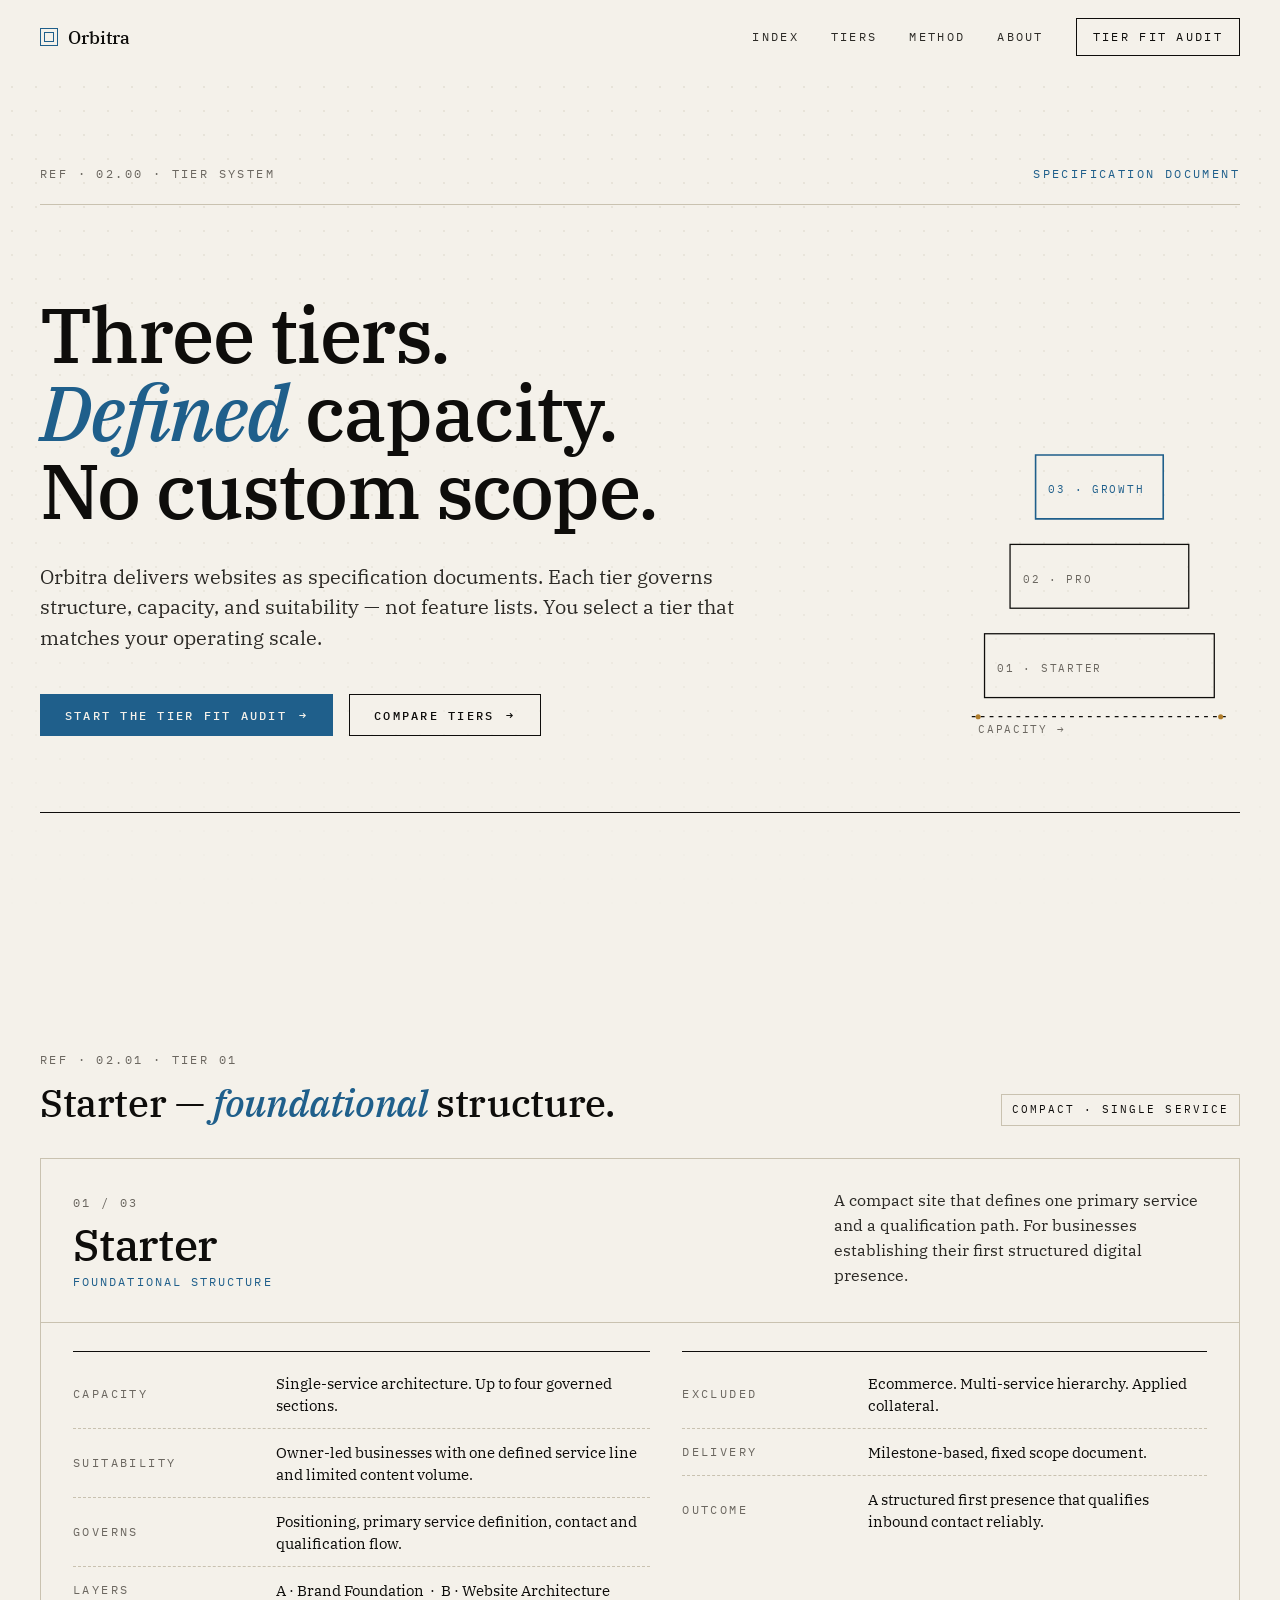
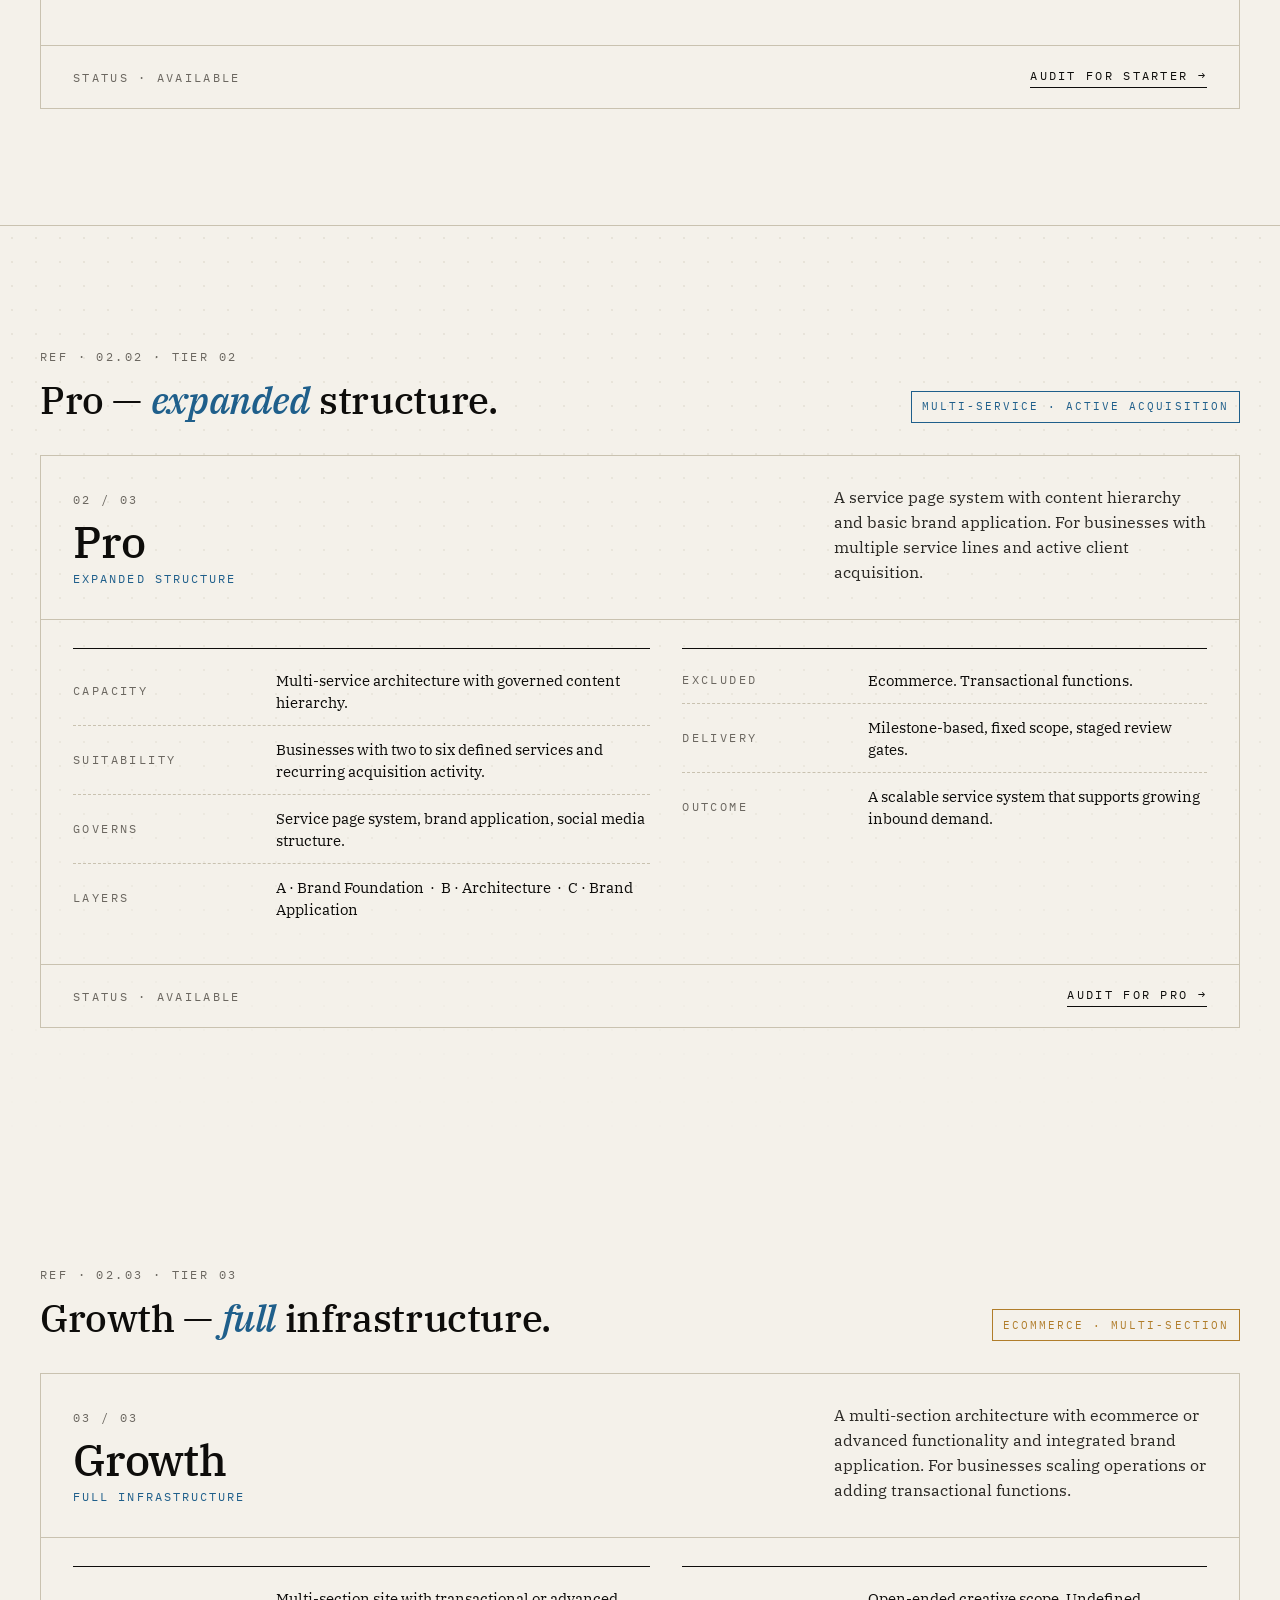
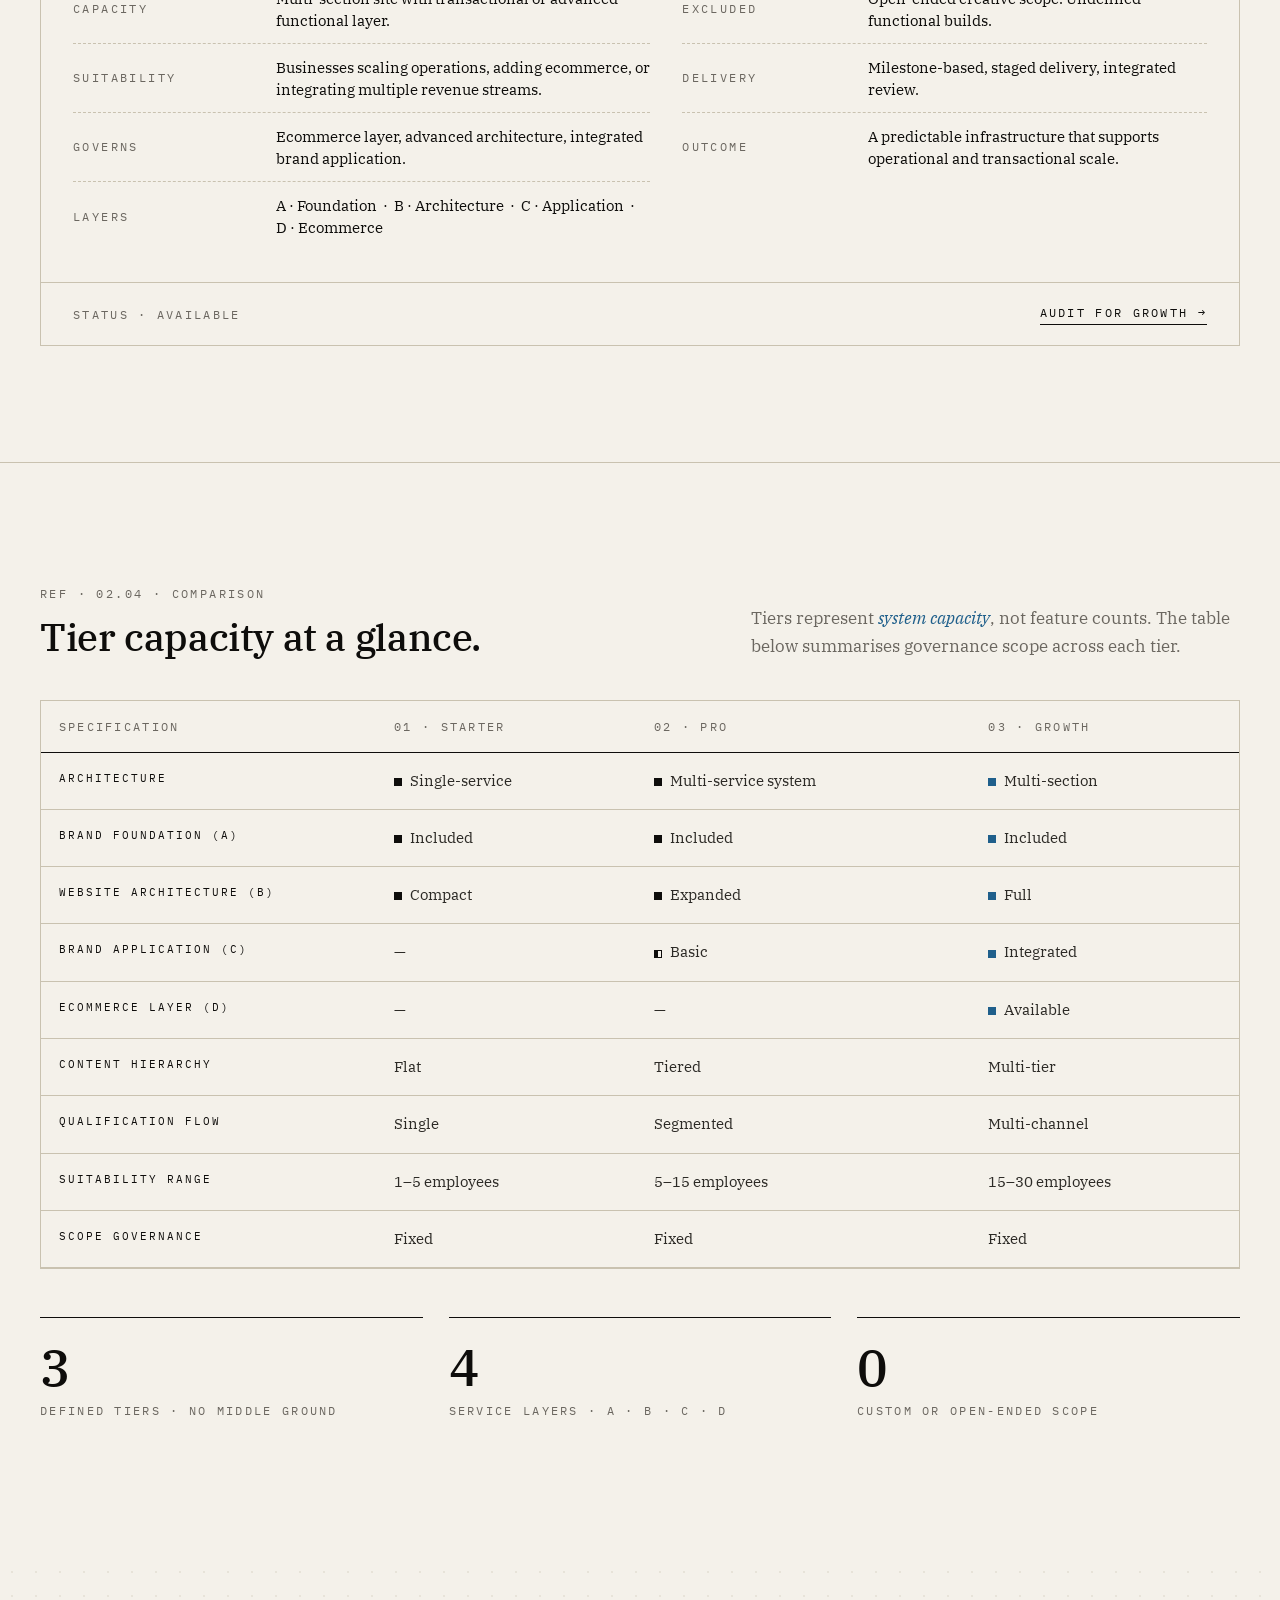
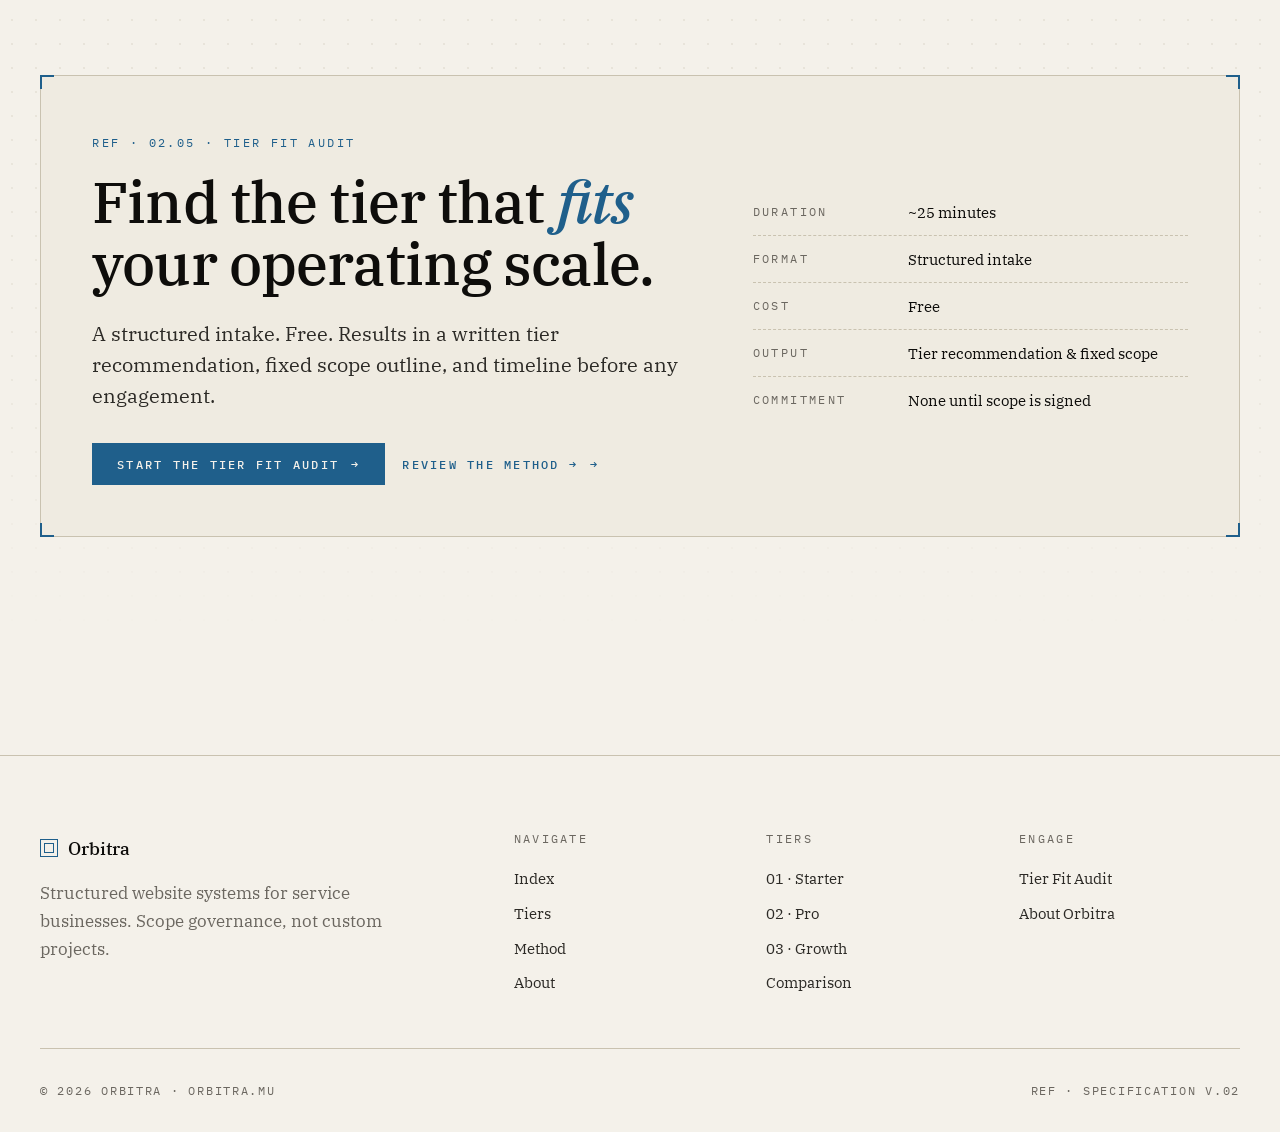
==== tiers.html @ ced5049c "Add page: tiers" ====
<!DOCTYPE html>
<html lang="en">
<head>
<meta charset="UTF-8">
<meta name="viewport" content="width=device-width, initial-scale=1.0">
<title>The Tier System — Starter, Pro, Growth | Orbitra</title>
<meta name="description" content="Define the three tiers as specification documents. Show capacity, suitability, and what each tier governs.">
<link rel="stylesheet" href="/styles.css">
<style>
.tier-card { display: grid; grid-template-columns: 1fr; gap: 0; border: var(--hairline); padding: 0; background: transparent; transition: background var(--duration-base) var(--ease-out-expo), border-color var(--duration-base) var(--ease-out-expo); position: relative; }
.tier-card:hover { background: var(--color-surface); border-color: var(--color-heading); }
.tier-card-head { display: grid; grid-template-columns: 2fr 1fr; gap: 1rem; align-items: start; padding: 1.75rem 2rem; border-bottom: var(--hairline); }
.tier-card-body { padding: 1.75rem 2rem 2rem; display: grid; grid-template-columns: 1.1fr 1fr; gap: 2rem; }
.tier-card-foot { padding: 1.25rem 2rem; border-top: var(--hairline); display: flex; justify-content: space-between; align-items: center; gap: 1rem; font-family: var(--font-mono); font-size: 0.72rem; letter-spacing: 0.2em; text-transform: uppercase; color: var(--color-muted); }
.tier-card-foot a { color: var(--color-heading); border-bottom: 1px solid var(--color-heading); padding-bottom: 2px; }
.tier-card-foot a:hover { color: var(--color-primary); border-color: var(--color-primary); }
.tier-index { font-family: var(--font-mono); font-size: 0.72rem; letter-spacing: 0.2em; color: var(--color-muted); }
.tier-name { font-family: var(--font-display); font-size: clamp(2rem, 3.4vw, 2.75rem); line-height: 1; letter-spacing: -0.015em; font-weight: 500; margin-top: 0.5rem; }
.tier-tag { font-family: var(--font-mono); font-size: 0.72rem; letter-spacing: 0.18em; text-transform: uppercase; color: var(--color-primary); margin-top: 0.5rem; }
.tier-summary { color: var(--color-text); font-size: 1.02rem; line-height: 1.55; max-width: 44ch; }
.tier-specs { border-top: 1px solid var(--color-heading); padding-top: 0.5rem; }
.compare-table { width: 100%; border-collapse: collapse; font-size: 0.92rem; }
.compare-table th, .compare-table td { padding: 1rem 1.1rem; text-align: left; border-bottom: var(--hairline); vertical-align: top; }
.compare-table thead th { font-family: var(--font-mono); font-size: 0.72rem; letter-spacing: 0.2em; text-transform: uppercase; color: var(--color-muted); font-weight: 400; border-bottom: 1px solid var(--color-heading); background: transparent; }
.compare-table tbody th { font-family: var(--font-mono); font-size: 0.7rem; letter-spacing: 0.18em; text-transform: uppercase; color: var(--color-heading); font-weight: 400; width: 28%; }
.compare-table td { color: var(--color-text); }
.compare-table tr:hover td, .compare-table tr:hover th { background: var(--color-surface); }
.dot { display: inline-block; width: 8px; height: 8px; border: 1px solid var(--color-heading); margin-right: 0.5rem; vertical-align: middle; }
.dot--filled { background: var(--color-heading); }
.dot--half { background: linear-gradient(90deg, var(--color-heading) 50%, transparent 50%); }
.dot--cyan { border-color: var(--color-primary); background: var(--color-primary); }
.audit-block { border: var(--hairline); padding: clamp(2rem, 4vw, 3.5rem); display: grid; grid-template-columns: 1.4fr 1fr; gap: clamp(2rem, 4vw, 4rem); align-items: center; position: relative; background: var(--color-surface); }
.audit-block .corner { position: absolute; width: 14px; height: 14px; }
.audit-block .c-tl { top: -1px; left: -1px; border-top: 2px solid var(--color-primary); border-left: 2px solid var(--color-primary); }
.audit-block .c-tr { top: -1px; right: -1px; border-top: 2px solid var(--color-primary); border-right: 2px solid var(--color-primary); }
.audit-block .c-bl { bottom: -1px; left: -1px; border-bottom: 2px solid var(--color-primary); border-left: 2px solid var(--color-primary); }
.audit-block .c-br { bottom: -1px; right: -1px; border-bottom: 2px solid var(--color-primary); border-right: 2px solid var(--color-primary); }
.hero-tier-svg { width: 100%; height: auto; }
.hero-tier-svg .stroke { stroke: var(--color-heading); fill: none; stroke-width: 1; }
.hero-tier-svg .stroke-cyan { stroke: var(--color-primary); fill: none; stroke-width: 1.25; }
.hero-tier-svg .stroke-dash { stroke-dasharray: 3 4; }
.hero-tier-svg .fill-cyan { fill: var(--color-primary); }
.hero-tier-svg .fill-ochre { fill: var(--color-secondary); }
.hero-tier-svg .label-txt { font-family: 'IBM Plex Mono', monospace; font-size: 9px; letter-spacing: 0.15em; text-transform: uppercase; fill: var(--color-muted); }
.hero-tier-svg .draw-path { stroke-dasharray: 600; stroke-dashoffset: 600; animation: drawIn 2s var(--ease-out-expo) forwards 0.4s; }
@keyframes drawIn { to { stroke-dashoffset: 0; } }
@media (max-width: 900px) {
  .tier-card-head { grid-template-columns: 1fr; }
  .tier-card-body { grid-template-columns: 1fr; gap: 1.25rem; }
  .audit-block { grid-template-columns: 1fr; }
  .compare-table { font-size: 0.85rem; }
  .compare-table th, .compare-table td { padding: 0.75rem 0.6rem; }
  .compare-table tbody th { width: 35%; }
}
</style>
</head>
<body>

<header class="site-header">
  <div class="container">
    <nav class="nav" aria-label="Primary">
      <a href="/" class="nav-brand" aria-label="Orbitra — Index">
        <span class="nav-brand-mark" aria-hidden="true"></span>
        <span>Orbitra</span>
      </a>
      <div class="nav-links" id="navLinks">
        <a class="nav-link" href="/">Index</a>
        <a class="nav-link" href="/tiers.html" aria-current="page">Tiers</a>
        <a class="nav-link" href="/method.html">Method</a>
        <a class="nav-link" href="/about.html">About</a>
        <a class="nav-cta" href="https://calendly.com/edarling85/" target="_blank" rel="noopener noreferrer">Tier Fit Audit</a>
      </div>
      <button class="nav-toggle" aria-label="Toggle menu" aria-expanded="false" aria-controls="navLinks"><span></span></button>
    </nav>
  </div>
</header>

<main>

  <!-- HERO / TIERS INTRO -->
  <section class="hero grid-bg">
    <div class="container">
      <div class="hero-grid">
        <div class="hero-meta reveal">
          <span class="label">REF · 02.00 · Tier System</span>
          <span class="label label-cyan">Specification Document</span>
        </div>

        <div class="hero-title reveal">
          <h1 class="h-display">Three tiers.<br><span class="serif-italic">Defined</span> capacity.<br>No custom scope.</h1>
          <p class="lede" style="margin-top: 2rem;">Orbitra delivers websites as specification documents. Each tier governs structure, capacity, and suitability — not feature lists. You select a tier that matches your operating scale.</p>
          <div class="flex gap-2" style="margin-top: 2.5rem; flex-wrap: wrap;">
            <a class="btn btn-primary" href="https://calendly.com/edarling85/" target="_blank" rel="noopener noreferrer">Start the Tier Fit Audit</a>
            <a class="btn btn-secondary" href="#comparison">Compare tiers</a>
          </div>
        </div>

        <aside class="hero-aside reveal" aria-hidden="true">
          <svg class="hero-tier-svg" viewBox="0 0 220 260" role="img" aria-label="Tier diagram">
            <rect x="20" y="180" width="180" height="50" class="stroke"/>
            <rect x="40" y="110" width="140" height="50" class="stroke"/>
            <rect x="60" y="40" width="100" height="50" class="stroke stroke-cyan draw-path"/>
            <text x="30" y="210" class="label-txt">01 · Starter</text>
            <text x="50" y="140" class="label-txt">02 · Pro</text>
            <text x="70" y="70" class="label-txt" style="fill:#1F5F8B;">03 · Growth</text>
            <line x1="10" y1="245" x2="210" y2="245" class="stroke stroke-dash"/>
            <circle cx="15" cy="245" r="2" class="fill-ochre"/>
            <circle cx="205" cy="245" r="2" class="fill-ochre"/>
            <text x="15" y="258" class="label-txt">capacity →</text>
          </svg>
        </aside>
      </div>

      <div class="draw-line" style="margin-top: clamp(3rem, 6vw, 5rem);"></div>
    </div>
  </section>

  <!-- STARTER SPEC -->
  <section class="section" id="starter">
    <div class="container">
      <div class="flex justify-between items-end reveal" style="margin-bottom: 2rem; flex-wrap: wrap; gap: 1rem;">
        <div>
          <span class="label">REF · 02.01 · Tier 01</span>
          <h2 class="h2" style="margin-top: 0.6rem;">Starter — <span class="serif-italic">foundational</span> structure.</h2>
        </div>
        <span class="spec-badge">Compact · Single Service</span>
      </div>

      <article class="tier-card reveal">
        <header class="tier-card-head">
          <div>
            <span class="tier-index">01 / 03</span>
            <h3 class="tier-name">Starter</h3>
            <span class="tier-tag">Foundational Structure</span>
          </div>
          <p class="tier-summary">A compact site that defines one primary service and a qualification path. For businesses establishing their first structured digital presence.</p>
        </header>
        <div class="tier-card-body">
          <div class="tier-specs">
            <div class="spec-row"><span class="label">Capacity</span><span class="value">Single-service architecture. Up to four governed sections.</span></div>
            <div class="spec-row"><span class="label">Suitability</span><span class="value">Owner-led businesses with one defined service line and limited content volume.</span></div>
            <div class="spec-row"><span class="label">Governs</span><span class="value">Positioning, primary service definition, contact and qualification flow.</span></div>
            <div class="spec-row"><span class="label">Layers</span><span class="value">A · Brand Foundation &nbsp;·&nbsp; B · Website Architecture</span></div>
          </div>
          <div class="tier-specs">
            <div class="spec-row"><span class="label">Excluded</span><span class="value">Ecommerce. Multi-service hierarchy. Applied collateral.</span></div>
            <div class="spec-row"><span class="label">Delivery</span><span class="value">Milestone-based, fixed scope document.</span></div>
            <div class="spec-row"><span class="label">Outcome</span><span class="value">A structured first presence that qualifies inbound contact reliably.</span></div>
          </div>
        </div>
        <footer class="tier-card-foot">
          <span>STATUS · Available</span>
          <a href="https://calendly.com/edarling85/" target="_blank" rel="noopener noreferrer">Audit for Starter →</a>
        </footer>
      </article>
    </div>
  </section>

  <!-- PRO SPEC -->
  <section class="section section-divider grid-bg" id="pro">
    <div class="container">
      <div class="flex justify-between items-end reveal" style="margin-bottom: 2rem; flex-wrap: wrap; gap: 1rem;">
        <div>
          <span class="label">REF · 02.02 · Tier 02</span>
          <h2 class="h2" style="margin-top: 0.6rem;">Pro — <span class="serif-italic">expanded</span> structure.</h2>
        </div>
        <span class="spec-badge spec-badge--cyan">Multi-Service · Active Acquisition</span>
      </div>

      <article class="tier-card reveal">
        <header class="tier-card-head">
          <div>
            <span class="tier-index">02 / 03</span>
            <h3 class="tier-name">Pro</h3>
            <span class="tier-tag">Expanded Structure</span>
          </div>
          <p class="tier-summary">A service page system with content hierarchy and basic brand application. For businesses with multiple service lines and active client acquisition.</p>
        </header>
        <div class="tier-card-body">
          <div class="tier-specs">
            <div class="spec-row"><span class="label">Capacity</span><span class="value">Multi-service architecture with governed content hierarchy.</span></div>
            <div class="spec-row"><span class="label">Suitability</span><span class="value">Businesses with two to six defined services and recurring acquisition activity.</span></div>
            <div class="spec-row"><span class="label">Governs</span><span class="value">Service page system, brand application, social media structure.</span></div>
            <div class="spec-row"><span class="label">Layers</span><span class="value">A · Brand Foundation &nbsp;·&nbsp; B · Architecture &nbsp;·&nbsp; C · Brand Application</span></div>
          </div>
          <div class="tier-specs">
            <div class="spec-row"><span class="label">Excluded</span><span class="value">Ecommerce. Transactional functions.</span></div>
            <div class="spec-row"><span class="label">Delivery</span><span class="value">Milestone-based, fixed scope, staged review gates.</span></div>
            <div class="spec-row"><span class="label">Outcome</span><span class="value">A scalable service system that supports growing inbound demand.</span></div>
          </div>
        </div>
        <footer class="tier-card-foot">
          <span>STATUS · Available</span>
          <a href="https://calendly.com/edarling85/" target="_blank" rel="noopener noreferrer">Audit for Pro →</a>
        </footer>
      </article>
    </div>
  </section>

  <!-- GROWTH SPEC -->
  <section class="section" id="growth">
    <div class="container">
      <div class="flex justify-between items-end reveal" style="margin-bottom: 2rem; flex-wrap: wrap; gap: 1rem;">
        <div>
          <span class="label">REF · 02.03 · Tier 03</span>
          <h2 class="h2" style="margin-top: 0.6rem;">Growth — <span class="serif-italic">full</span> infrastructure.</h2>
        </div>
        <span class="spec-badge spec-badge--ochre">Ecommerce · Multi-Section</span>
      </div>

      <article class="tier-card reveal">
        <header class="tier-card-head">
          <div>
            <span class="tier-index">03 / 03</span>
            <h3 class="tier-name">Growth</h3>
            <span class="tier-tag">Full Infrastructure</span>
          </div>
          <p class="tier-summary">A multi-section architecture with ecommerce or advanced functionality and integrated brand application. For businesses scaling operations or adding transactional functions.</p>
        </header>
        <div class="tier-card-body">
          <div class="tier-specs">
            <div class="spec-row"><span class="label">Capacity</span><span class="value">Multi-section site with transactional or advanced functional layer.</span></div>
            <div class="spec-row"><span class="label">Suitability</span><span class="value">Businesses scaling operations, adding ecommerce, or integrating multiple revenue streams.</span></div>
            <div class="spec-row"><span class="label">Governs</span><span class="value">Ecommerce layer, advanced architecture, integrated brand application.</span></div>
            <div class="spec-row"><span class="label">Layers</span><span class="value">A · Foundation &nbsp;·&nbsp; B · Architecture &nbsp;·&nbsp; C · Application &nbsp;·&nbsp; D · Ecommerce</span></div>
          </div>
          <div class="tier-specs">
            <div class="spec-row"><span class="label">Excluded</span><span class="value">Open-ended creative scope. Undefined functional builds.</span></div>
            <div class="spec-row"><span class="label">Delivery</span><span class="value">Milestone-based, staged delivery, integrated review.</span></div>
            <div class="spec-row"><span class="label">Outcome</span><span class="value">A predictable infrastructure that supports operational and transactional scale.</span></div>
          </div>
        </div>
        <footer class="tier-card-foot">
          <span>STATUS · Available</span>
          <a href="https://calendly.com/edarling85/" target="_blank" rel="noopener noreferrer">Audit for Growth →</a>
        </footer>
      </article>
    </div>
  </section>

  <!-- COMPARISON TABLE -->
  <section class="section section-divider" id="comparison">
    <div class="container">
      <div class="grid grid-12" style="margin-bottom: 2.5rem;">
        <div class="col-span-7 reveal">
          <span class="label">REF · 02.04 · Comparison</span>
          <h2 class="h2" style="margin-top: 0.6rem;">Tier capacity at a glance.</h2>
        </div>
        <div class="col-span-5 reveal" style="align-self: end;">
          <p class="muted">Tiers represent <em>system capacity</em>, not feature counts. The table below summarises governance scope across each tier.</p>
        </div>
      </div>

      <div class="reveal" style="overflow-x: auto; border: var(--hairline);">
        <table class="compare-table" role="table">
          <thead>
            <tr>
              <th scope="col">Specification</th>
              <th scope="col">01 · Starter</th>
              <th scope="col">02 · Pro</th>
              <th scope="col">03 · Growth</th>
            </tr>
          </thead>
          <tbody>
            <tr>
              <th scope="row">Architecture</th>
              <td><span class="dot dot--filled"></span>Single-service</td>
              <td><span class="dot dot--filled"></span>Multi-service system</td>
              <td><span class="dot dot--cyan"></span>Multi-section</td>
            </tr>
            <tr>
              <th scope="row">Brand Foundation (A)</th>
              <td><span class="dot dot--filled"></span>Included</td>
              <td><span class="dot dot--filled"></span>Included</td>
              <td><span class="dot dot--cyan"></span>Included</td>
            </tr>
            <tr>
              <th scope="row">Website Architecture (B)</th>
              <td><span class="dot dot--filled"></span>Compact</td>
              <td><span class="dot dot--filled"></span>Expanded</td>
              <td><span class="dot dot--cyan"></span>Full</td>
            </tr>
            <tr>
              <th scope="row">Brand Application (C)</th>
              <td>—</td>
              <td><span class="dot dot--half"></span>Basic</td>
              <td><span class="dot dot--cyan"></span>Integrated</td>
            </tr>
            <tr>
              <th scope="row">Ecommerce Layer (D)</th>
              <td>—</td>
              <td>—</td>
              <td><span class="dot dot--cyan"></span>Available</td>
            </tr>
            <tr>
              <th scope="row">Content hierarchy</th>
              <td>Flat</td>
              <td>Tiered</td>
              <td>Multi-tier</td>
            </tr>
            <tr>
              <th scope="row">Qualification flow</th>
              <td>Single</td>
              <td>Segmented</td>
              <td>Multi-channel</td>
            </tr>
            <tr>
              <th scope="row">Suitability range</th>
              <td>1–5 employees</td>
              <td>5–15 employees</td>
              <td>15–30 employees</td>
            </tr>
            <tr>
              <th scope="row">Scope governance</th>
              <td>Fixed</td>
              <td>Fixed</td>
              <td>Fixed</td>
            </tr>
          </tbody>
        </table>
      </div>

      <div class="grid grid-3 reveal-stagger" style="margin-top: 3rem;">
        <div class="stat">
          <span class="stat-num"><span data-counter="3" data-suffix="">0</span></span>
          <span class="stat-label">Defined tiers · No middle ground</span>
        </div>
        <div class="stat">
          <span class="stat-num"><span data-counter="4" data-suffix="">0</span></span>
          <span class="stat-label">Service layers · A · B · C · D</span>
        </div>
        <div class="stat">
          <span class="stat-num"><span data-counter="0" data-suffix="">0</span></span>
          <span class="stat-label">Custom or open-ended scope</span>
        </div>
      </div>
    </div>
  </section>

  <!-- TIER FIT AUDIT CTA -->
  <section class="section grid-bg" id="audit">
    <div class="container">
      <div class="audit-block reveal">
        <span class="corner c-tl" aria-hidden="true"></span>
        <span class="corner c-tr" aria-hidden="true"></span>
        <span class="corner c-bl" aria-hidden="true"></span>
        <span class="corner c-br" aria-hidden="true"></span>

        <div>
          <span class="label label-cyan">REF · 02.05 · Tier Fit Audit</span>
          <h2 class="h1" style="margin-top: 1rem;">Find the tier that <span class="serif-italic">fits</span> your operating scale.</h2>
          <p class="lede" style="margin-top: 1.5rem;">A structured intake. Free. Results in a written tier recommendation, fixed scope outline, and timeline before any engagement.</p>
          <div class="flex gap-2" style="margin-top: 2rem; flex-wrap: wrap;">
            <a class="btn btn-primary" href="https://calendly.com/edarling85/" target="_blank" rel="noopener noreferrer">Start the Tier Fit Audit</a>
            <a class="btn btn-ghost" href="/method.html">Review the method →</a>
          </div>
        </div>

        <aside aria-label="Audit specification">
          <div class="spec-row"><span class="label">Duration</span><span class="value">~25 minutes</span></div>
          <div class="spec-row"><span class="label">Format</span><span class="value">Structured intake</span></div>
          <div class="spec-row"><span class="label">Cost</span><span class="value">Free</span></div>
          <div class="spec-row"><span class="label">Output</span><span class="value">Tier recommendation &amp; fixed scope</span></div>
          <div class="spec-row"><span class="label">Commitment</span><span class="value">None until scope is signed</span></div>
        </aside>
      </div>
    </div>
  </section>

</main>

<footer class="site-footer">
  <div class="container">
    <div class="footer-grid">
      <div class="footer-col">
        <div class="nav-brand" style="margin-bottom: 1rem;">
          <span class="nav-brand-mark" aria-hidden="true"></span>
          <span>Orbitra</span>
        </div>
        <p class="muted" style="max-width: 36ch;">Structured website systems for service businesses. Scope governance, not custom projects.</p>
      </div>
      <div class="footer-col">
        <h4>Navigate</h4>
        <a href="/">Index</a>
        <a href="/tiers.html">Tiers</a>
        <a href="/method.html">Method</a>
        <a href="/about.html">About</a>
      </div>
      <div class="footer-col">
        <h4>Tiers</h4>
        <a href="#starter">01 · Starter</a>
        <a href="#pro">02 · Pro</a>
        <a href="#growth">03 · Growth</a>
        <a href="#comparison">Comparison</a>
      </div>
      <div class="footer-col">
        <h4>Engage</h4>
        <a href="https://calendly.com/edarling85/" target="_blank" rel="noopener noreferrer">Tier Fit Audit</a>
        <a href="/about.html">About Orbitra</a>
      </div>
    </div>
    <div class="footer-bottom">
      <span>© <span data-year>2025</span> Orbitra · orbitra.mu</span>
      <span>REF · Specification v.02</span>
    </div>
  </div>
</footer>

<script src="/main.js" defer></script>
</body>
</html>
---- styles.css ----
@import url('https://fonts.googleapis.com/css2?family=IBM+Plex+Serif:ital,wght@0,300;0,400;0,500;0,600;0,700;1,400;1,500&family=IBM+Plex+Mono:wght@300;400;500;600&display=swap');

:root {
  --color-bg: #F4F1EA;
  --color-surface: #EFEBE1;
  --color-surface-2: #E9E4D6;
  --color-text: #2C2A26;
  --color-heading: #0E0D0B;
  --color-muted: #6B6760;
  --color-primary: #1F5F8B;
  --color-secondary: #B07D2A;
  --color-accent: #1F5F8B;
  --color-border: #C9C2B0;
  --color-hairline: #C9C2B0;
  --color-grid: rgba(201, 194, 176, 0.5);

  --font-display: 'IBM Plex Serif', Georgia, serif;
  --font-body: 'IBM Plex Serif', Georgia, serif;
  --font-mono: 'IBM Plex Mono', 'Courier New', monospace;

  --space-1: 0.5rem;
  --space-2: 1rem;
  --space-3: 1.5rem;
  --space-4: 2rem;
  --space-5: 3rem;
  --space-6: 4rem;
  --space-7: 6rem;
  --space-8: 8rem;

  --container-max: 1280px;
  --container-pad: clamp(1.25rem, 4vw, 2.5rem);

  --duration-fast: 200ms;
  --duration-base: 400ms;
  --duration-slow: 700ms;
  --ease-out-expo: cubic-bezier(0.16, 1, 0.3, 1);
  --ease-in-out-cubic: cubic-bezier(0.65, 0, 0.35, 1);
  --ease-linear: linear;

  --hairline: 1px solid var(--color-hairline);
  --grid-unit: 24px;
}

*, *::before, *::after { box-sizing: border-box; }
html { -webkit-text-size-adjust: 100%; scroll-behavior: smooth; }
body {
  margin: 0;
  padding: 0;
  background: var(--color-bg);
  color: var(--color-text);
  font-family: var(--font-body);
  font-weight: 400;
  font-size: 17px;
  line-height: 1.65;
  -webkit-font-smoothing: antialiased;
  -moz-osx-font-smoothing: grayscale;
  font-feature-settings: 'kern' 1, 'liga' 1, 'onum' 1;
  text-rendering: optimizeLegibility;
  overflow-x: hidden;
}
img, svg { max-width: 100%; display: block; }
h1, h2, h3, h4, h5, h6 { margin: 0; font-family: var(--font-display); color: var(--color-heading); font-weight: 500; letter-spacing: -0.01em; line-height: 1.1; }
p { margin: 0; }
a { color: var(--color-primary); text-decoration: none; transition: color var(--duration-fast) var(--ease-out-expo); }
a:hover { color: var(--color-secondary); }
em, i { font-style: italic; color: var(--color-primary); }
::selection { background: var(--color-primary); color: var(--color-bg); }

/* TYPE SCALE */
.h-display { font-size: clamp(2.5rem, 6vw, 5.25rem); line-height: 1.02; letter-spacing: -0.02em; font-weight: 500; }
.h1 { font-size: clamp(2rem, 4.5vw, 3.75rem); line-height: 1.08; letter-spacing: -0.015em; }
.h2 { font-size: clamp(1.625rem, 3vw, 2.5rem); line-height: 1.15; letter-spacing: -0.01em; }
.h3 { font-size: clamp(1.25rem, 2vw, 1.625rem); line-height: 1.2; }
.h4 { font-size: 1.125rem; line-height: 1.3; font-weight: 500; }
.lede { font-size: clamp(1.125rem, 1.6vw, 1.375rem); line-height: 1.5; color: var(--color-text); max-width: 60ch; }
.muted { color: var(--color-muted); }
.serif-italic { font-style: italic; color: var(--color-primary); }

/* MONO LABELS */
.label, .mono { font-family: var(--font-mono); font-size: 0.75rem; letter-spacing: 0.2em; text-transform: uppercase; color: var(--color-muted); font-weight: 400; }
.label-ink { color: var(--color-heading); }
.label-cyan { color: var(--color-primary); }
.label-ochre { color: var(--color-secondary); }
.ref { font-family: var(--font-mono); font-size: 0.7rem; letter-spacing: 0.15em; text-transform: uppercase; color: var(--color-muted); }

/* CONTAINER */
.container { width: 100%; max-width: var(--container-max); margin: 0 auto; padding-left: var(--container-pad); padding-right: var(--container-pad); }
.container-tight { max-width: 960px; }
.container-wide { max-width: 1440px; }

/* SECTION */
.section { padding-top: clamp(4rem, 9vw, 8rem); padding-bottom: clamp(4rem, 9vw, 8rem); position: relative; }
.section-sm { padding-top: clamp(3rem, 6vw, 5rem); padding-bottom: clamp(3rem, 6vw, 5rem); }
.section-divider { border-top: var(--hairline); }

/* GRID BACKGROUND */
.grid-bg { position: relative; }
.grid-bg::before {
  content: '';
  position: absolute;
  inset: 0;
  background-image: radial-gradient(circle, var(--color-grid) 1px, transparent 1px);
  background-size: var(--grid-unit) var(--grid-unit);
  background-position: 0 0;
  pointer-events: none;
  opacity: 0.6;
  mask-image: linear-gradient(180deg, rgba(0,0,0,1) 0%, rgba(0,0,0,0.7) 60%, rgba(0,0,0,0) 100%);
  -webkit-mask-image: linear-gradient(180deg, rgba(0,0,0,1) 0%, rgba(0,0,0,0.7) 60%, rgba(0,0,0,0) 100%);
  z-index: 0;
}
.grid-bg > * { position: relative; z-index: 1; }

.line-grid {
  background-image:
    linear-gradient(to right, var(--color-grid) 1px, transparent 1px),
    linear-gradient(to bottom, var(--color-grid) 1px, transparent 1px);
  background-size: var(--grid-unit) var(--grid-unit);
}

/* HAIRLINES */
.hr-hairline { height: 1px; background: var(--color-hairline); border: 0; margin: 0; }
.hairline-top { border-top: var(--hairline); }
.hairline-bottom { border-bottom: var(--hairline); }
.hairline-left { border-left: var(--hairline); }
.hairline-right { border-right: var(--hairline); }

/* GRID UTILITIES */
.grid { display: grid; gap: var(--space-3); }
.grid-2 { grid-template-columns: repeat(2, 1fr); gap: clamp(1rem, 2vw, 2rem); }
.grid-3 { grid-template-columns: repeat(3, 1fr); gap: clamp(1rem, 2vw, 2rem); }
.grid-4 { grid-template-columns: repeat(4, 1fr); gap: clamp(1rem, 2vw, 1.5rem); }
.grid-12 { grid-template-columns: repeat(12, 1fr); gap: clamp(0.75rem, 1.5vw, 1.5rem); }
.col-span-2 { grid-column: span 2; }
.col-span-3 { grid-column: span 3; }
.col-span-4 { grid-column: span 4; }
.col-span-5 { grid-column: span 5; }
.col-span-6 { grid-column: span 6; }
.col-span-7 { grid-column: span 7; }
.col-span-8 { grid-column: span 8; }
.col-span-12 { grid-column: span 12; }

.flex { display: flex; }
.flex-col { flex-direction: column; }
.items-center { align-items: center; }
.items-start { align-items: flex-start; }
.items-end { align-items: flex-end; }
.justify-between { justify-content: space-between; }
.justify-center { justify-content: center; }
.gap-1 { gap: var(--space-1); }
.gap-2 { gap: var(--space-2); }
.gap-3 { gap: var(--space-3); }
.gap-4 { gap: var(--space-4); }

.text-left { text-align: left; }
.text-right { text-align: right; }
.text-center { text-align: center; }

/* BUTTONS — specification style, no rounding, no shadow */
.btn { display: inline-flex; align-items: center; gap: 0.75rem; padding: 0.85rem 1.5rem; font-family: var(--font-mono); font-size: 0.78rem; letter-spacing: 0.18em; text-transform: uppercase; font-weight: 500; border: 1px solid currentColor; background: transparent; cursor: pointer; transition: background var(--duration-base) var(--ease-out-expo), color var(--duration-base) var(--ease-out-expo), border-color var(--duration-base) var(--ease-out-expo); text-decoration: none; line-height: 1; border-radius: 0; }
.btn::after { content: '→'; font-family: var(--font-mono); transition: transform var(--duration-base) var(--ease-out-expo); display: inline-block; }
.btn:hover::after { transform: translateX(4px); }
.btn-primary { color: var(--color-bg); background: var(--color-primary); border-color: var(--color-primary); }
.btn-primary:hover { background: var(--color-heading); border-color: var(--color-heading); color: var(--color-bg); }
.btn-secondary { color: var(--color-heading); border-color: var(--color-heading); background: transparent; }
.btn-secondary:hover { background: var(--color-heading); color: var(--color-bg); }
.btn-ghost { color: var(--color-primary); border-color: transparent; padding-left: 0; padding-right: 0; }
.btn-ghost:hover { color: var(--color-secondary); }

/* TIER BADGE / SPEC LABEL */
.spec-badge { display: inline-flex; align-items: center; gap: 0.5rem; padding: 0.35rem 0.65rem; border: 1px solid var(--color-hairline); font-family: var(--font-mono); font-size: 0.7rem; letter-spacing: 0.18em; text-transform: uppercase; color: var(--color-heading); background: transparent; border-radius: 0; }
.spec-badge--cyan { color: var(--color-primary); border-color: var(--color-primary); }
.spec-badge--ochre { color: var(--color-secondary); border-color: var(--color-secondary); }

/* CARDS — flat, hairline only */
.card { background: transparent; border: var(--hairline); padding: clamp(1.5rem, 2.5vw, 2.25rem); position: relative; transition: background var(--duration-base) var(--ease-out-expo), border-color var(--duration-base) var(--ease-out-expo); border-radius: 0; }
.card:hover { background: var(--color-surface); border-color: var(--color-heading); }
.card-header { display: flex; justify-content: space-between; align-items: flex-start; padding-bottom: 1rem; border-bottom: var(--hairline); margin-bottom: 1.25rem; gap: 1rem; }
.card-meta { display: flex; flex-direction: column; gap: 0.35rem; }
.card-glass { background: rgba(244, 241, 234, 0.7); backdrop-filter: blur(8px); -webkit-backdrop-filter: blur(8px); border: var(--hairline); padding: 2rem; border-radius: 0; }

/* SPEC ROW — for tier specifications */
.spec-row { display: grid; grid-template-columns: 1fr 2fr; gap: 1rem; padding: 0.75rem 0; border-bottom: 1px dashed var(--color-hairline); }
.spec-row:last-child { border-bottom: 0; }
.spec-row .label { align-self: center; }
.spec-row .value { font-family: var(--font-body); color: var(--color-heading); font-size: 0.95rem; line-height: 1.45; }

/* HEADER / NAV */
.site-header { position: sticky; top: 0; z-index: 50; background: rgba(244, 241, 234, 0.85); backdrop-filter: blur(10px); -webkit-backdrop-filter: blur(10px); border-bottom: 1px solid transparent; transition: border-color var(--duration-base) var(--ease-out-expo), background var(--duration-base) var(--ease-out-expo); }
.site-header.is-scrolled { border-bottom-color: var(--color-hairline); background: rgba(244, 241, 234, 0.95); }
.nav { display: flex; align-items: center; justify-content: space-between; padding: 1.1rem 0; gap: 2rem; }
.nav-brand { display: flex; align-items: center; gap: 0.65rem; font-family: var(--font-display); font-size: 1.15rem; font-weight: 500; color: var(--color-heading); letter-spacing: -0.01em; }
.nav-brand-mark { width: 18px; height: 18px; border: 1.5px solid var(--color-primary); display: inline-block; position: relative; }
.nav-brand-mark::after { content: ''; position: absolute; inset: 3px; border: 1px solid var(--color-primary); }
.nav-links { display: flex; align-items: center; gap: 2rem; }
.nav-link { font-family: var(--font-mono); font-size: 0.72rem; letter-spacing: 0.2em; text-transform: uppercase; color: var(--color-text); transition: color var(--duration-fast) var(--ease-out-expo); position: relative; padding: 0.25rem 0; }
.nav-link::after { content: ''; position: absolute; left: 0; bottom: 0; height: 1px; width: 0; background: var(--color-primary); transition: width var(--duration-base) var(--ease-out-expo); }
.nav-link:hover { color: var(--color-heading); }
.nav-link:hover::after { width: 100%; }
.nav-cta { font-family: var(--font-mono); font-size: 0.72rem; letter-spacing: 0.2em; text-transform: uppercase; padding: 0.55rem 1rem; border: 1px solid var(--color-heading); color: var(--color-heading); transition: background var(--duration-base) var(--ease-out-expo), color var(--duration-base) var(--ease-out-expo); }
.nav-cta:hover { background: var(--color-heading); color: var(--color-bg); }
.nav-toggle { display: none; background: transparent; border: 1px solid var(--color-heading); width: 38px; height: 38px; align-items: center; justify-content: center; cursor: pointer; padding: 0; }
.nav-toggle span, .nav-toggle span::before, .nav-toggle span::after { display: block; width: 16px; height: 1px; background: var(--color-heading); position: relative; }
.nav-toggle span::before, .nav-toggle span::after { content: ''; position: absolute; left: 0; }
.nav-toggle span::before { top: -5px; }
.nav-toggle span::after { top: 5px; }

/* HERO */
.hero { padding-top: clamp(3rem, 7vw, 6rem); padding-bottom: clamp(4rem, 9vw, 8rem); position: relative; overflow: hidden; }
.hero-grid { display: grid; grid-template-columns: repeat(12, 1fr); gap: clamp(1rem, 2vw, 2rem); align-items: end; }
.hero-meta { grid-column: span 12; display: flex; justify-content: space-between; align-items: center; padding-bottom: 1.25rem; border-bottom: var(--hairline); margin-bottom: clamp(2rem, 5vw, 4rem); }
.hero-title { grid-column: span 9; }
.hero-aside { grid-column: span 3; }

/* SCROLL REVEAL */
.reveal { opacity: 0; transform: translateY(24px); transition: opacity var(--duration-slow) var(--ease-out-expo), transform var(--duration-slow) var(--ease-out-expo); }
.reveal.in-view { opacity: 1; transform: translateY(0); }
.reveal-stagger > * { opacity: 0; transform: translateY(20px); transition: opacity var(--duration-slow) var(--ease-out-expo), transform var(--duration-slow) var(--ease-out-expo); }
.reveal-stagger.in-view > * { opacity: 1; transform: translateY(0); }
.reveal-stagger.in-view > *:nth-child(1) { transition-delay: 0ms; }
.reveal-stagger.in-view > *:nth-child(2) { transition-delay: 80ms; }
.reveal-stagger.in-view > *:nth-child(3) { transition-delay: 160ms; }
.reveal-stagger.in-view > *:nth-child(4) { transition-delay: 240ms; }
.reveal-stagger.in-view > *:nth-child(5) { transition-delay: 320ms; }
.reveal-stagger.in-view > *:nth-child(6) { transition-delay: 400ms; }
.reveal-stagger.in-view > *:nth-child(7) { transition-delay: 480ms; }
.reveal-stagger.in-view > *:nth-child(8) { transition-delay: 560ms; }

/* HAIRLINE DRAW-IN */
.draw-line { position: relative; height: 1px; width: 100%; background: transparent; overflow: hidden; }
.draw-line::after { content: ''; position: absolute; left: 0; top: 0; height: 100%; width: 0; background: var(--color-heading); transition: width 1.2s var(--ease-out-expo); }
.draw-line.in-view::after { width: 100%; }

/* STATS */
.stat { display: flex; flex-direction: column; gap: 0.5rem; padding: 1.5rem 0; border-top: 1px solid var(--color-heading); }
.stat-num { font-family: var(--font-display); font-size: clamp(2.25rem, 4vw, 3.5rem); line-height: 1; font-weight: 500; color: var(--color-heading); letter-spacing: -0.02em; }
.stat-label { font-family: var(--font-mono); font-size: 0.72rem; letter-spacing: 0.2em; text-transform: uppercase; color: var(--color-muted); }

/* PROCESS STEPS */
.step { display: grid; grid-template-columns: 80px 1fr; gap: 1.5rem; padding: 1.75rem 0; border-bottom: var(--hairline); align-items: start; }
.step:last-child { border-bottom: 0; }
.step-num { font-family: var(--font-mono); font-size: 0.78rem; letter-spacing: 0.2em; color: var(--color-primary); padding-top: 0.35rem; }
.step-body h3 { margin-bottom: 0.5rem; }
.step-body p { color: var(--color-text); max-width: 56ch; }

/* FAQ */
.faq-item { border-bottom: var(--hairline); padding: 1.5rem 0; }
.faq-q { display: flex; justify-content: space-between; align-items: center; gap: 1rem; cursor: pointer; font-family: var(--font-display); font-size: 1.1rem; color: var(--color-heading); font-weight: 500; line-height: 1.3; user-select: none; transition: color var(--duration-fast) var(--ease-out-expo); }
.faq-q:hover { color: var(--color-primary); }
.faq-toggle { font-family: var(--font-mono); font-size: 1rem; color: var(--color-primary); transition: transform var(--duration-base) var(--ease-out-expo); flex-shrink: 0; }
.faq-item.is-open .faq-toggle { transform: rotate(45deg); }
.faq-a { max-height: 0; overflow: hidden; transition: max-height var(--duration-slow) var(--ease-out-expo), padding var(--duration-base) var(--ease-out-expo); color: var(--color-text); }
.faq-item.is-open .faq-a { max-height: 400px; padding-top: 1rem; }
.faq-a p { max-width: 64ch; }

/* FOOTER */
.site-footer { border-top: var(--hairline); padding: clamp(3rem, 6vw, 5rem) 0 2rem; margin-top: clamp(4rem, 8vw, 7rem); }
.footer-grid { display: grid; grid-template-columns: 2fr 1fr 1fr 1fr; gap: 2rem; padding-bottom: 3rem; border-bottom: var(--hairline); }
.footer-col h4 { font-family: var(--font-mono); font-size: 0.72rem; letter-spacing: 0.2em; text-transform: uppercase; color: var(--color-muted); font-weight: 400; margin-bottom: 1rem; }
.footer-col a { display: block; padding: 0.3rem 0; color: var(--color-text); font-size: 0.95rem; }
.footer-col a:hover { color: var(--color-primary); }
.footer-bottom { display: flex; justify-content: space-between; align-items: center; padding-top: 2rem; font-family: var(--font-mono); font-size: 0.72rem; letter-spacing: 0.15em; text-transform: uppercase; color: var(--color-muted); }

/* DIAGRAM ELEMENTS */
.diagram { border: var(--hairline); padding: 2rem; position: relative; aspect-ratio: 4 / 3; display: flex; align-items: center; justify-content: center; background: var(--color-surface); }
.diagram-corner { position: absolute; width: 10px; height: 10px; }
.diagram-corner--tl { top: -1px; left: -1px; border-top: 2px solid var(--color-heading); border-left: 2px solid var(--color-heading); }
.diagram-corner--tr { top: -1px; right: -1px; border-top: 2px solid var(--color-heading); border-right: 2px solid var(--color-heading); }
.diagram-corner--bl { bottom: -1px; left: -1px; border-bottom: 2px solid var(--color-heading); border-left: 2px solid var(--color-heading); }
.diagram-corner--br { bottom: -1px; right: -1px; border-bottom: 2px solid var(--color-heading); border-right: 2px solid var(--color-heading); }

/* RESPONSIVE */
@media (max-width: 1024px) {
  .grid-3 { grid-template-columns: repeat(2, 1fr); }
  .grid-4 { grid-template-columns: repeat(2, 1fr); }
  .hero-title { grid-column: span 12; }
  .hero-aside { grid-column: span 12; }
  .footer-grid { grid-template-columns: 1fr 1fr; }
}
@media (max-width: 640px) {
  body { font-size: 16px; }
  .grid-2, .grid-3, .grid-4 { grid-template-columns: 1fr; }
  .grid-12 > [class*='col-span-'] { grid-column: span 12; }
  .nav-links { display: none; }
  .nav-toggle { display: inline-flex; }
  .nav-links.is-open { display: flex; position: absolute; top: 100%; left: 0; right: 0; flex-direction: column; gap: 0; background: var(--color-bg); border-top: var(--hairline); border-bottom: var(--hairline); padding: 1rem var(--container-pad); }
  .nav-links.is-open .nav-link { padding: 0.75rem 0; border-bottom: var(--hairline); }
  .nav-links.is-open .nav-link:last-child { border-bottom: 0; }
  .step { grid-template-columns: 1fr; gap: 0.5rem; }
  .footer-grid { grid-template-columns: 1fr; }
  .footer-bottom { flex-direction: column; gap: 0.75rem; align-items: flex-start; }
  .hero-meta { flex-direction: column; align-items: flex-start; gap: 0.5rem; }
}

@media (prefers-reduced-motion: reduce) {
  *, *::before, *::after { animation-duration: 0.01ms !important; animation-iteration-count: 1 !important; transition-duration: 0.01ms !important; scroll-behavior: auto !important; }
  .reveal, .reveal-stagger > * { opacity: 1; transform: none; }
}
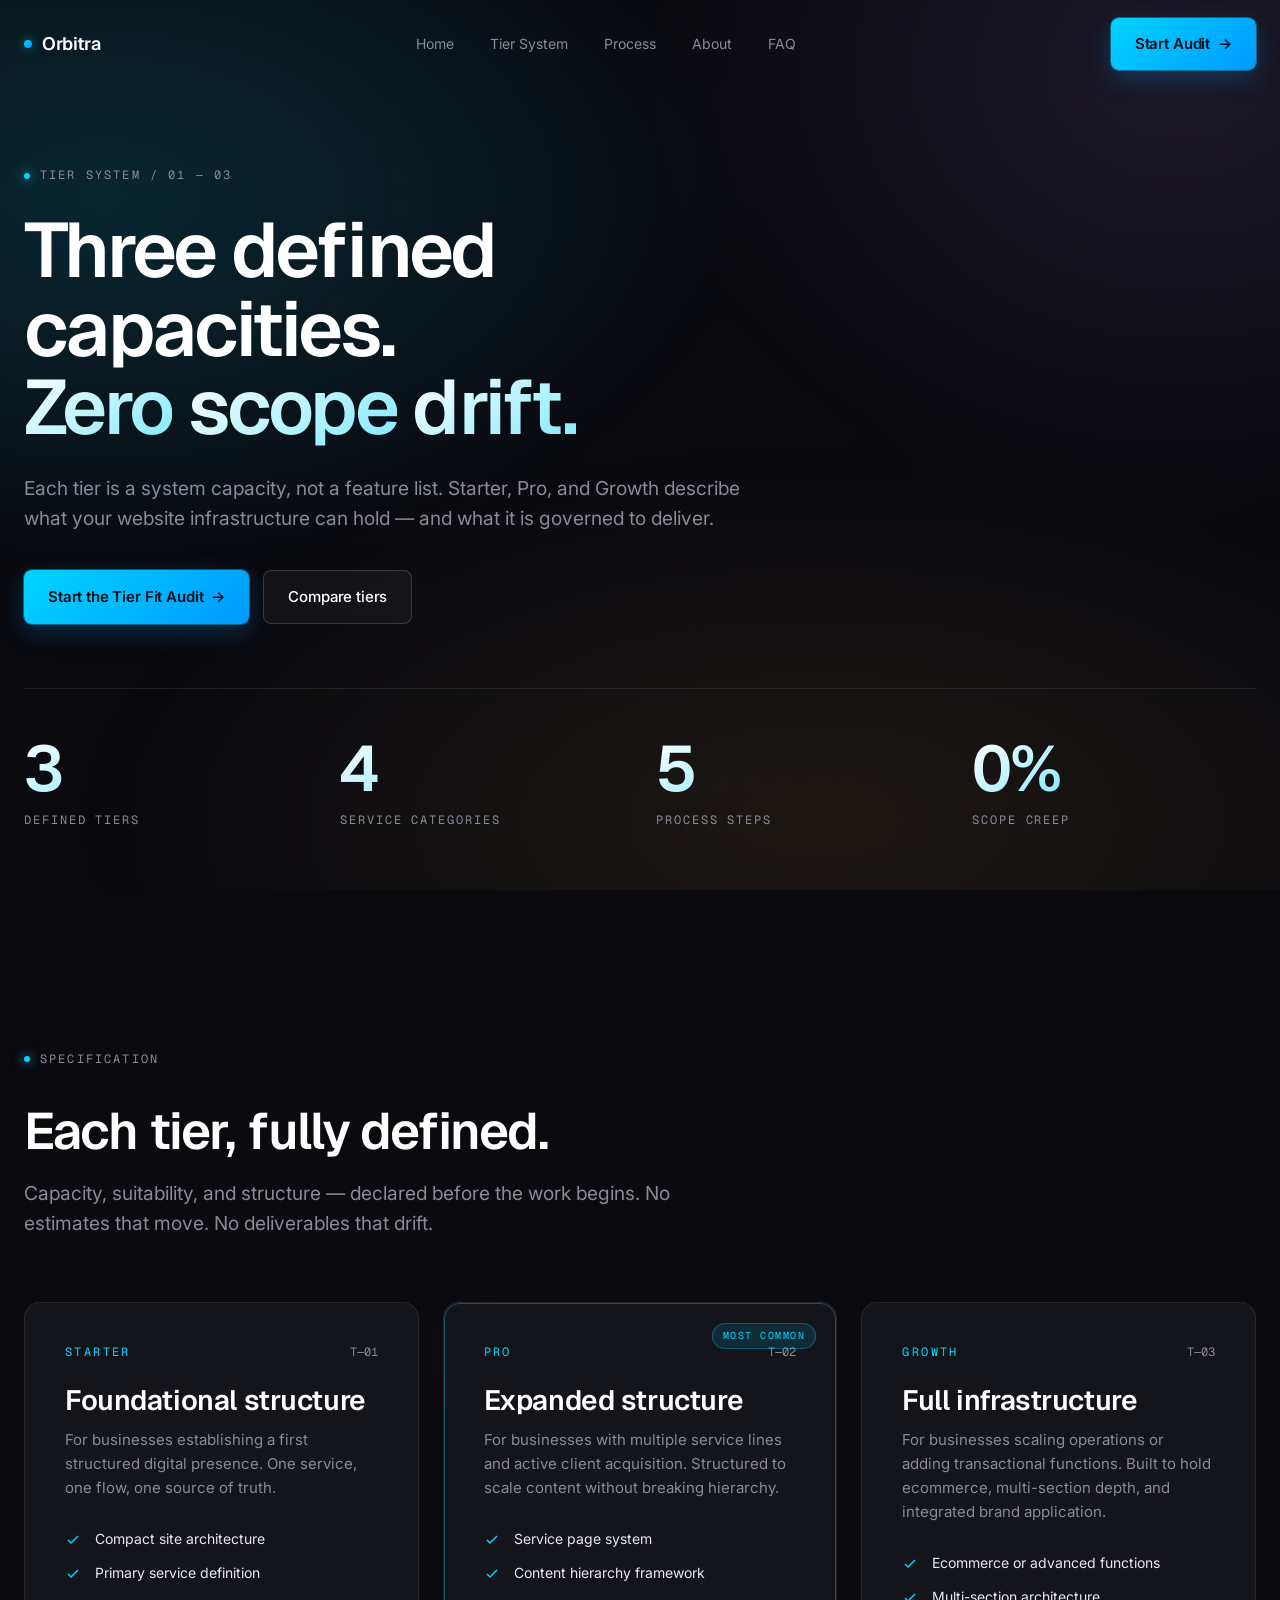
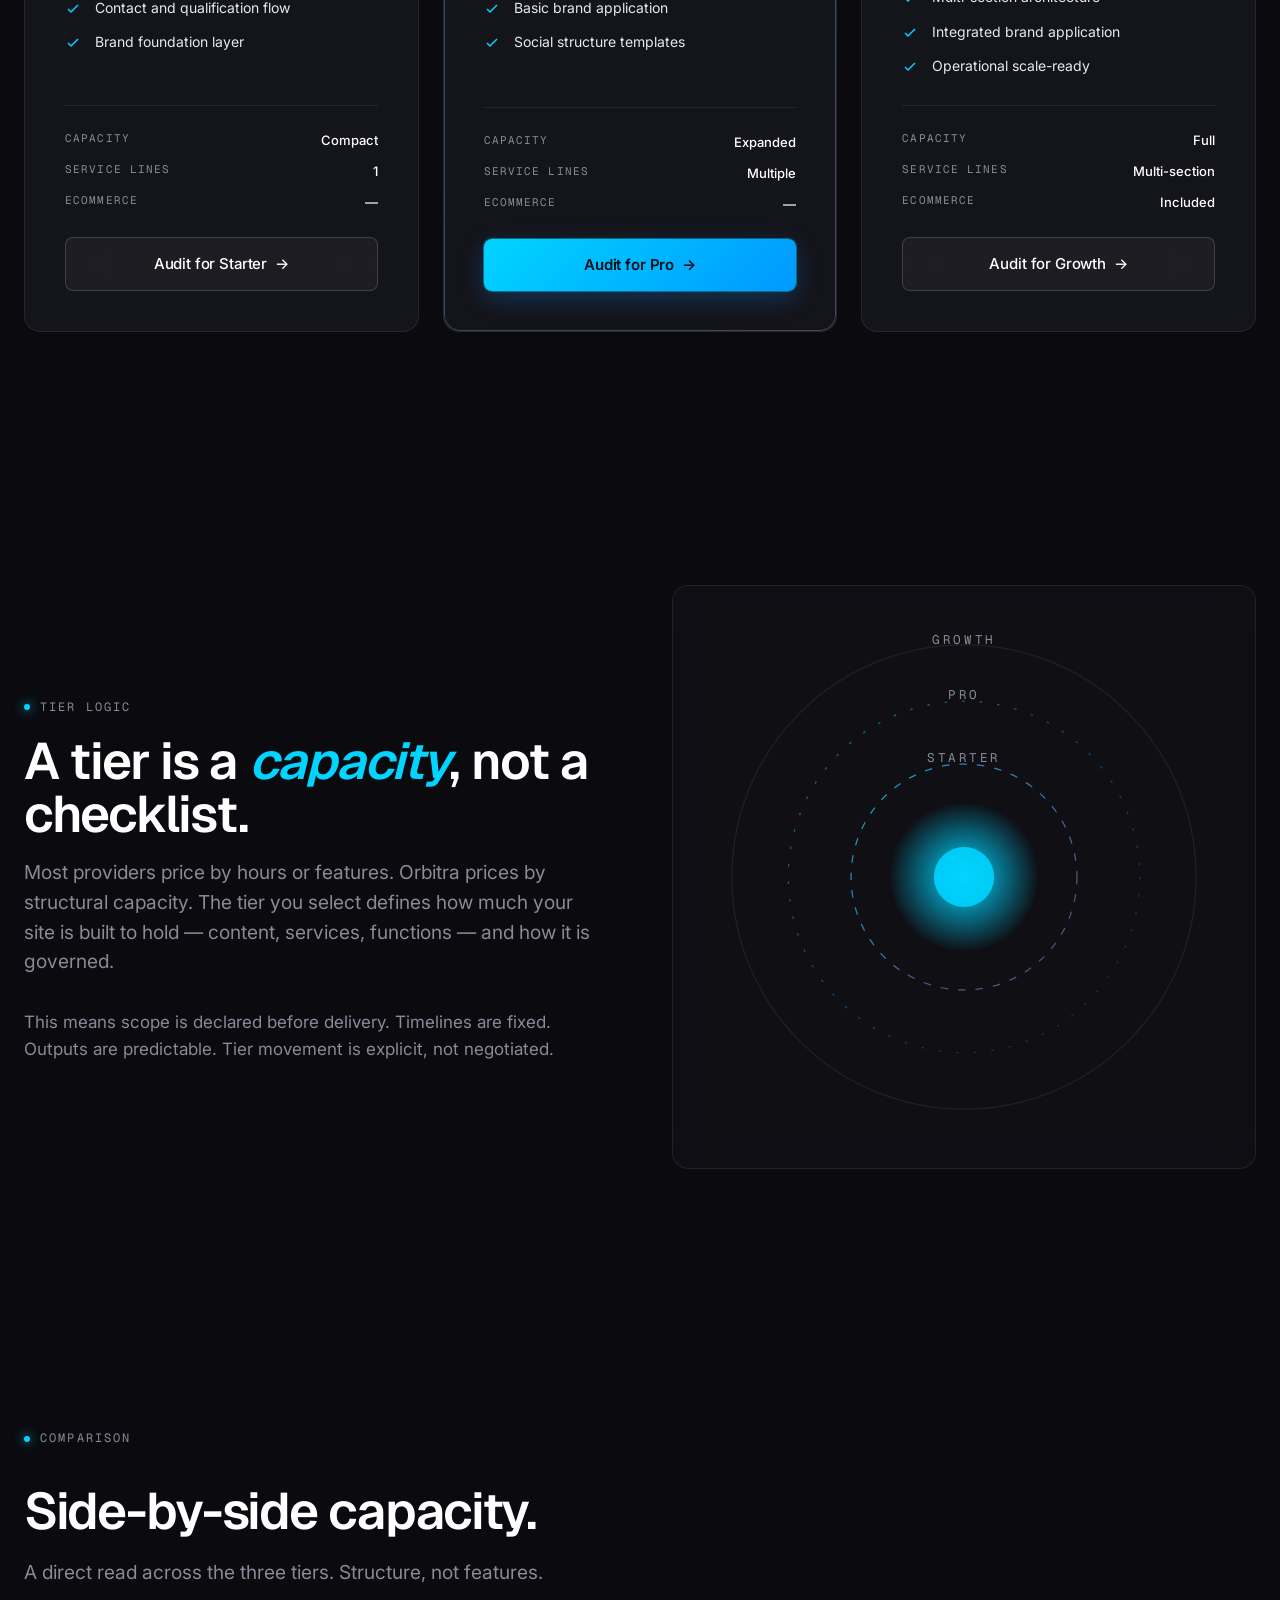
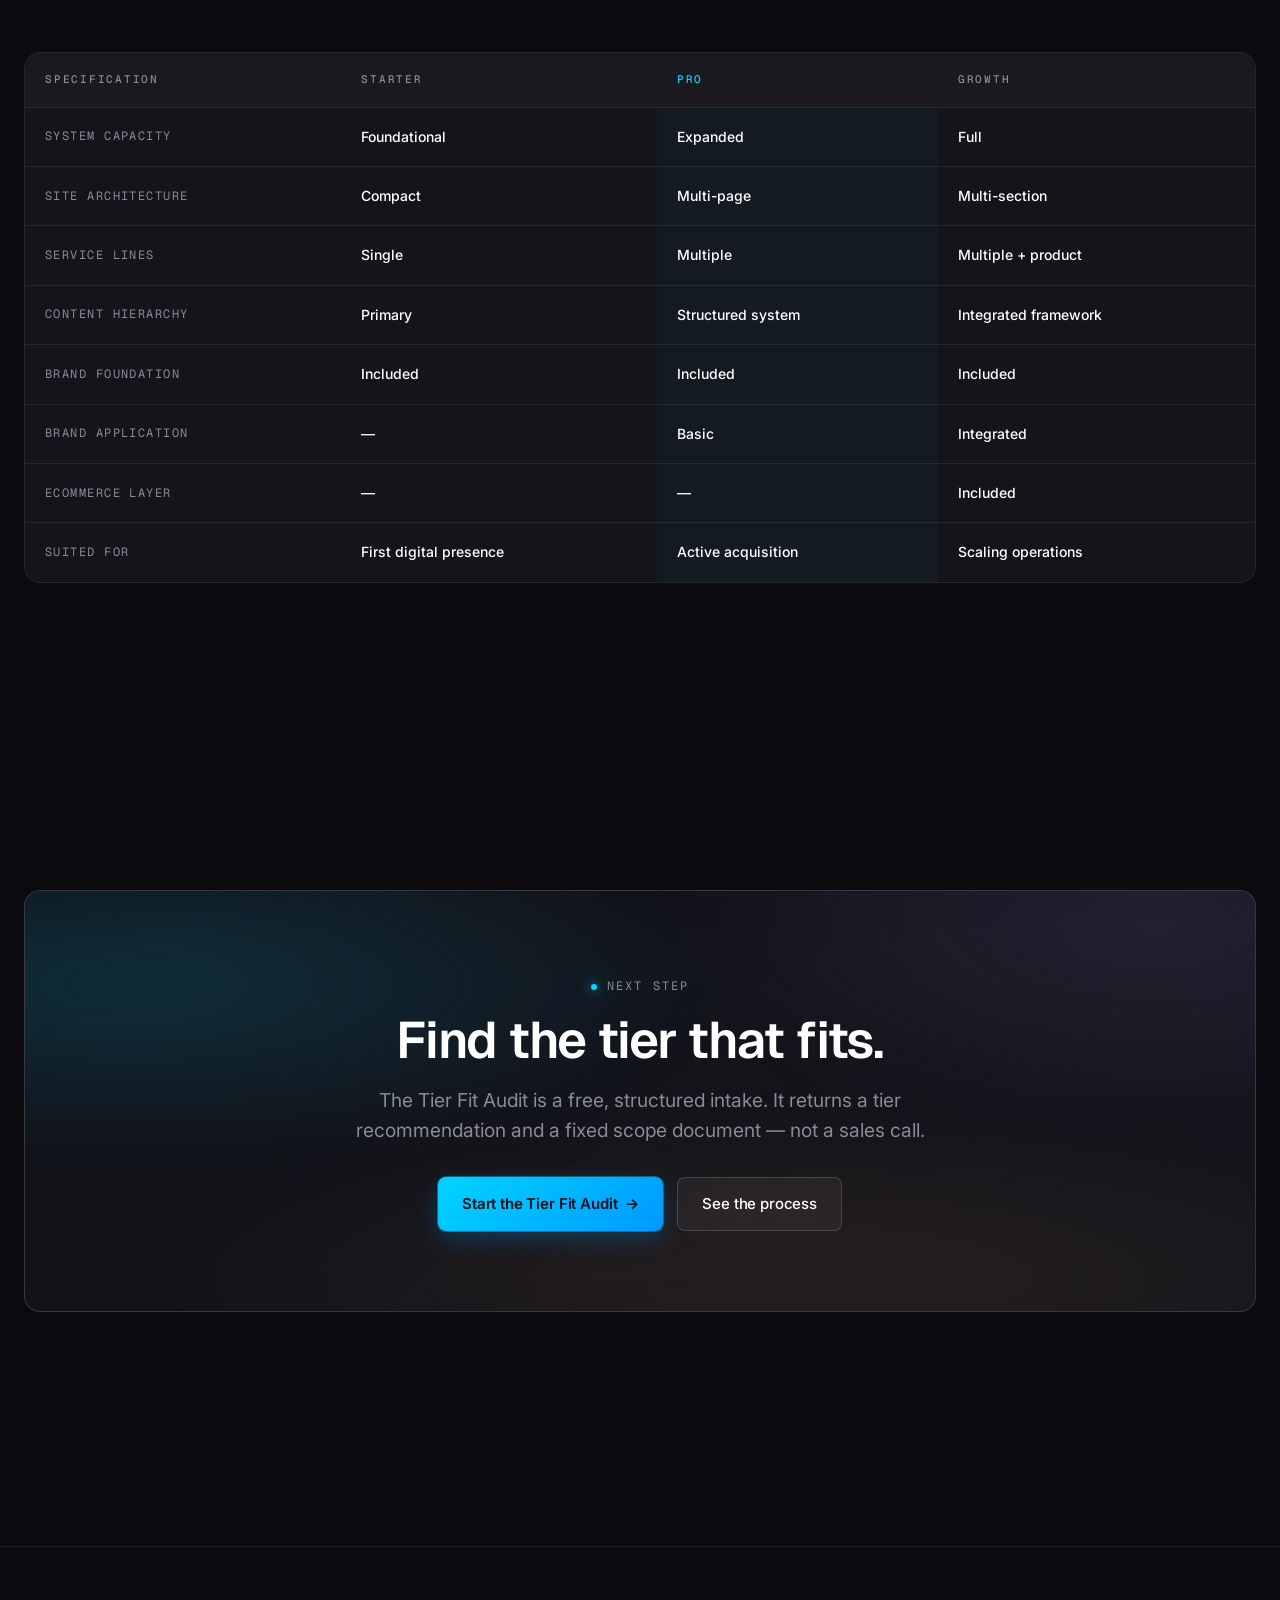
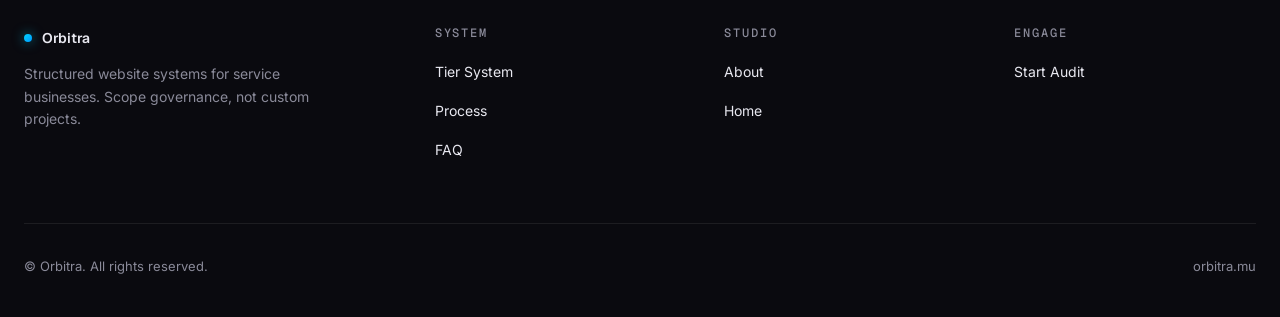
==== commit 97fcf70f: "Add page: tiers" ====
--- a/tiers.html
+++ b/tiers.html
@@ -3,366 +3,294 @@
 <head>
 <meta charset="UTF-8">
 <meta name="viewport" content="width=device-width, initial-scale=1.0">
-<title>The Tier System — Starter, Pro, Growth | Orbitra</title>
-<meta name="description" content="Define the three tiers as specification documents. Show capacity, suitability, and what each tier governs.">
+<title>Tier System — Starter, Pro, Growth | Orbitra</title>
+<meta name="description" content="Detail the three tiers as system capacities, helping visitors self-select before the audit.">
 <link rel="stylesheet" href="/styles.css">
 <style>
-.tier-card { display: grid; grid-template-columns: 1fr; gap: 0; border: var(--hairline); padding: 0; background: transparent; transition: background var(--duration-base) var(--ease-out-expo), border-color var(--duration-base) var(--ease-out-expo); position: relative; }
-.tier-card:hover { background: var(--color-surface); border-color: var(--color-heading); }
-.tier-card-head { display: grid; grid-template-columns: 2fr 1fr; gap: 1rem; align-items: start; padding: 1.75rem 2rem; border-bottom: var(--hairline); }
-.tier-card-body { padding: 1.75rem 2rem 2rem; display: grid; grid-template-columns: 1.1fr 1fr; gap: 2rem; }
-.tier-card-foot { padding: 1.25rem 2rem; border-top: var(--hairline); display: flex; justify-content: space-between; align-items: center; gap: 1rem; font-family: var(--font-mono); font-size: 0.72rem; letter-spacing: 0.2em; text-transform: uppercase; color: var(--color-muted); }
-.tier-card-foot a { color: var(--color-heading); border-bottom: 1px solid var(--color-heading); padding-bottom: 2px; }
-.tier-card-foot a:hover { color: var(--color-primary); border-color: var(--color-primary); }
-.tier-index { font-family: var(--font-mono); font-size: 0.72rem; letter-spacing: 0.2em; color: var(--color-muted); }
-.tier-name { font-family: var(--font-display); font-size: clamp(2rem, 3.4vw, 2.75rem); line-height: 1; letter-spacing: -0.015em; font-weight: 500; margin-top: 0.5rem; }
-.tier-tag { font-family: var(--font-mono); font-size: 0.72rem; letter-spacing: 0.18em; text-transform: uppercase; color: var(--color-primary); margin-top: 0.5rem; }
-.tier-summary { color: var(--color-text); font-size: 1.02rem; line-height: 1.55; max-width: 44ch; }
-.tier-specs { border-top: 1px solid var(--color-heading); padding-top: 0.5rem; }
-.compare-table { width: 100%; border-collapse: collapse; font-size: 0.92rem; }
-.compare-table th, .compare-table td { padding: 1rem 1.1rem; text-align: left; border-bottom: var(--hairline); vertical-align: top; }
-.compare-table thead th { font-family: var(--font-mono); font-size: 0.72rem; letter-spacing: 0.2em; text-transform: uppercase; color: var(--color-muted); font-weight: 400; border-bottom: 1px solid var(--color-heading); background: transparent; }
-.compare-table tbody th { font-family: var(--font-mono); font-size: 0.7rem; letter-spacing: 0.18em; text-transform: uppercase; color: var(--color-heading); font-weight: 400; width: 28%; }
-.compare-table td { color: var(--color-text); }
-.compare-table tr:hover td, .compare-table tr:hover th { background: var(--color-surface); }
-.dot { display: inline-block; width: 8px; height: 8px; border: 1px solid var(--color-heading); margin-right: 0.5rem; vertical-align: middle; }
-.dot--filled { background: var(--color-heading); }
-.dot--half { background: linear-gradient(90deg, var(--color-heading) 50%, transparent 50%); }
-.dot--cyan { border-color: var(--color-primary); background: var(--color-primary); }
-.audit-block { border: var(--hairline); padding: clamp(2rem, 4vw, 3.5rem); display: grid; grid-template-columns: 1.4fr 1fr; gap: clamp(2rem, 4vw, 4rem); align-items: center; position: relative; background: var(--color-surface); }
-.audit-block .corner { position: absolute; width: 14px; height: 14px; }
-.audit-block .c-tl { top: -1px; left: -1px; border-top: 2px solid var(--color-primary); border-left: 2px solid var(--color-primary); }
-.audit-block .c-tr { top: -1px; right: -1px; border-top: 2px solid var(--color-primary); border-right: 2px solid var(--color-primary); }
-.audit-block .c-bl { bottom: -1px; left: -1px; border-bottom: 2px solid var(--color-primary); border-left: 2px solid var(--color-primary); }
-.audit-block .c-br { bottom: -1px; right: -1px; border-bottom: 2px solid var(--color-primary); border-right: 2px solid var(--color-primary); }
-.hero-tier-svg { width: 100%; height: auto; }
-.hero-tier-svg .stroke { stroke: var(--color-heading); fill: none; stroke-width: 1; }
-.hero-tier-svg .stroke-cyan { stroke: var(--color-primary); fill: none; stroke-width: 1.25; }
-.hero-tier-svg .stroke-dash { stroke-dasharray: 3 4; }
-.hero-tier-svg .fill-cyan { fill: var(--color-primary); }
-.hero-tier-svg .fill-ochre { fill: var(--color-secondary); }
-.hero-tier-svg .label-txt { font-family: 'IBM Plex Mono', monospace; font-size: 9px; letter-spacing: 0.15em; text-transform: uppercase; fill: var(--color-muted); }
-.hero-tier-svg .draw-path { stroke-dasharray: 600; stroke-dashoffset: 600; animation: drawIn 2s var(--ease-out-expo) forwards 0.4s; }
-@keyframes drawIn { to { stroke-dashoffset: 0; } }
-@media (max-width: 900px) {
-  .tier-card-head { grid-template-columns: 1fr; }
-  .tier-card-body { grid-template-columns: 1fr; gap: 1.25rem; }
-  .audit-block { grid-template-columns: 1fr; }
-  .compare-table { font-size: 0.85rem; }
-  .compare-table th, .compare-table td { padding: 0.75rem 0.6rem; }
-  .compare-table tbody th { width: 35%; }
-}
+.tier-hero{padding-top:160px;padding-bottom:60px;position:relative;overflow:hidden}
+.tier-hero h1{max-width:14ch}
+.tier-hero .lead{max-width:60ch;margin-top:24px}
+.tier-spec-grid{display:grid;grid-template-columns:repeat(3,1fr);gap:24px}
+@media(max-width:980px){.tier-spec-grid{grid-template-columns:1fr}}
+.tier-spec{display:flex;flex-direction:column;height:100%;position:relative;padding:40px;border-radius:16px;background:var(--surface);border:1px solid var(--border);transition:all 400ms var(--ease-out-cubic);overflow:hidden}
+.tier-spec::after{content:'';position:absolute;inset:0;border-radius:16px;padding:1px;background:linear-gradient(135deg,rgba(0,212,255,0) 0%,rgba(0,212,255,0) 100%);-webkit-mask:linear-gradient(#000 0 0) content-box,linear-gradient(#000 0 0);-webkit-mask-composite:xor;mask-composite:exclude;pointer-events:none;transition:background 400ms ease}
+.tier-spec:hover{transform:translateY(-6px);box-shadow:0 0 60px rgba(0,212,255,0.10)}
+.tier-spec:hover::after{background:linear-gradient(135deg,rgba(0,212,255,0.5) 0%,rgba(183,148,244,0.5) 100%)}
+.tier-spec[data-tier="pro"]::after{background:linear-gradient(135deg,rgba(0,212,255,0.35) 0%,rgba(183,148,244,0.35) 100%)}
+.tier-spec .tier-tag{display:flex;align-items:center;justify-content:space-between;margin-bottom:24px}
+.tier-spec .tier-tag .name{font-family:var(--font-mono);font-size:12px;text-transform:uppercase;letter-spacing:0.2em;color:var(--primary)}
+.tier-spec .tier-tag .index{font-family:var(--font-mono);font-size:12px;color:var(--muted)}
+.tier-spec h3{font-size:1.75rem;margin-bottom:12px}
+.tier-spec .summary{color:var(--muted);margin-bottom:28px;font-size:15px;min-height:72px}
+.tier-spec .capacity-list{list-style:none;display:flex;flex-direction:column;gap:12px;margin-bottom:28px;flex-grow:1}
+.tier-spec .capacity-list li{display:grid;grid-template-columns:18px 1fr;gap:12px;font-size:14px;color:var(--text)}
+.tier-spec .capacity-list li svg{width:16px;height:16px;margin-top:4px;color:var(--primary);flex-shrink:0}
+.tier-spec .meta{display:flex;flex-direction:column;gap:10px;padding-top:24px;border-top:1px solid var(--border);font-size:13px;margin-bottom:24px}
+.tier-spec .meta .row{display:flex;justify-content:space-between;gap:12px}
+.tier-spec .meta .row span:first-child{color:var(--muted);font-family:var(--font-mono);text-transform:uppercase;letter-spacing:0.1em;font-size:11px}
+.tier-spec .meta .row span:last-child{color:var(--text-strong);font-weight:500}
+.tier-spec .badge{position:absolute;top:20px;right:20px;font-family:var(--font-mono);font-size:10px;text-transform:uppercase;letter-spacing:0.15em;padding:4px 10px;border-radius:999px;background:rgba(0,212,255,0.12);color:var(--primary);border:1px solid rgba(0,212,255,0.3)}
+
+.compare-table{width:100%;border-collapse:separate;border-spacing:0;background:var(--surface);border:1px solid var(--border);border-radius:16px;overflow:hidden}
+.compare-table th,.compare-table td{padding:18px 20px;text-align:left;font-size:14px;border-bottom:1px solid var(--border);vertical-align:middle}
+.compare-table thead th{background:rgba(255,255,255,0.02);font-family:var(--font-mono);font-size:11px;text-transform:uppercase;letter-spacing:0.16em;color:var(--muted);font-weight:500}
+.compare-table thead th:first-child{color:var(--muted)}
+.compare-table thead th.col-highlight{color:var(--primary)}
+.compare-table tbody tr:last-child td{border-bottom:none}
+.compare-table tbody tr:hover{background:rgba(255,255,255,0.02)}
+.compare-table td:first-child{color:var(--muted);font-family:var(--font-mono);font-size:12px;text-transform:uppercase;letter-spacing:0.12em}
+.compare-table td.val{color:var(--text-strong);font-weight:500}
+.compare-table td.col-highlight{background:rgba(0,212,255,0.03)}
+.compare-wrap{overflow-x:auto;border-radius:16px}
+@media(max-width:760px){.compare-table th,.compare-table td{padding:14px 12px;font-size:13px}}
+
+.diagram-svg{width:100%;max-width:560px;height:auto;margin:0 auto;display:block}
+.diagram-svg .ring{transform-origin:center;animation:slowSpin 40s linear infinite}
+.diagram-svg .ring-2{animation-duration:60s;animation-direction:reverse}
+@keyframes slowSpin{to{transform:rotate(360deg)}}
+.diagram-wrap{position:relative;padding:40px;border-radius:16px;background:rgba(20,20,27,0.5);border:1px solid var(--border);backdrop-filter:blur(20px)}
+
+.split{display:grid;grid-template-columns:1fr 1fr;gap:64px;align-items:center}
+@media(max-width:880px){.split{grid-template-columns:1fr;gap:40px}}
 </style>
 </head>
 <body>
-
 <header class="site-header">
-  <div class="container">
-    <nav class="nav" aria-label="Primary">
-      <a href="/" class="nav-brand" aria-label="Orbitra — Index">
-        <span class="nav-brand-mark" aria-hidden="true"></span>
-        <span>Orbitra</span>
-      </a>
-      <div class="nav-links" id="navLinks">
-        <a class="nav-link" href="/">Index</a>
-        <a class="nav-link" href="/tiers.html" aria-current="page">Tiers</a>
-        <a class="nav-link" href="/method.html">Method</a>
-        <a class="nav-link" href="/about.html">About</a>
-        <a class="nav-cta" href="https://calendly.com/edarling85/" target="_blank" rel="noopener noreferrer">Tier Fit Audit</a>
-      </div>
-      <button class="nav-toggle" aria-label="Toggle menu" aria-expanded="false" aria-controls="navLinks"><span></span></button>
+  <div class="container nav-inner">
+    <a href="/" class="nav-logo"><span class="dot"></span> Orbitra</a>
+    <nav class="nav-menu" aria-label="Primary">
+      <a href="/">Home</a>
+      <a href="/tiers.html">Tier System</a>
+      <a href="/process.html">Process</a>
+      <a href="/about.html">About</a>
+      <a href="/faq.html">FAQ</a>
     </nav>
+    <div class="nav-cta">
+      <a class="btn btn-primary" href="https://calendly.com/edarling85/" target="_blank" rel="noopener noreferrer">Start Audit <span class="arrow">→</span></a>
+      <button class="nav-toggle" aria-label="Toggle menu"><span></span></button>
+    </div>
   </div>
 </header>
 
 <main>
 
-  <!-- HERO / TIERS INTRO -->
-  <section class="hero grid-bg">
-    <div class="container">
-      <div class="hero-grid">
-        <div class="hero-meta reveal">
-          <span class="label">REF · 02.00 · Tier System</span>
-          <span class="label label-cyan">Specification Document</span>
+  <section class="hero tier-hero">
+    <div class="mesh-bg"></div>
+    <div class="hero-cursor-glow"></div>
+    <div class="container">
+      <div class="hero-content reveal">
+        <span class="eyebrow">Tier System / 01 — 03</span>
+        <h1 class="mt-sm"><span class="word">Three</span> <span class="word">defined</span> <span class="word">capacities.</span><br><span class="word text-gradient">Zero</span> <span class="word text-gradient">scope</span> <span class="word text-gradient">drift.</span></h1>
+        <p class="lead">Each tier is a system capacity, not a feature list. Starter, Pro, and Growth describe what your website infrastructure can hold — and what it is governed to deliver.</p>
+        <div class="hero-actions">
+          <a class="btn btn-primary" href="https://calendly.com/edarling85/" target="_blank" rel="noopener noreferrer">Start the Tier Fit Audit <span class="arrow">→</span></a>
+          <a class="btn btn-secondary" href="#compare">Compare tiers</a>
         </div>
-
-        <div class="hero-title reveal">
-          <h1 class="h-display">Three tiers.<br><span class="serif-italic">Defined</span> capacity.<br>No custom scope.</h1>
-          <p class="lede" style="margin-top: 2rem;">Orbitra delivers websites as specification documents. Each tier governs structure, capacity, and suitability — not feature lists. You select a tier that matches your operating scale.</p>
-          <div class="flex gap-2" style="margin-top: 2.5rem; flex-wrap: wrap;">
-            <a class="btn btn-primary" href="https://calendly.com/edarling85/" target="_blank" rel="noopener noreferrer">Start the Tier Fit Audit</a>
-            <a class="btn btn-secondary" href="#comparison">Compare tiers</a>
+      </div>
+
+      <div class="stats-row reveal-stagger">
+        <div class="stat"><div class="num" data-count="3">0</div><div class="label">Defined tiers</div></div>
+        <div class="stat"><div class="num" data-count="4">0</div><div class="label">Service categories</div></div>
+        <div class="stat"><div class="num" data-count="5">0</div><div class="label">Process steps</div></div>
+        <div class="stat"><div class="num" data-count="0" data-suffix="%">0</div><div class="label">Scope creep</div></div>
+      </div>
+    </div>
+  </section>
+
+  <section class="section">
+    <div class="container">
+      <div class="section-header reveal">
+        <span class="eyebrow">Specification</span>
+        <h2 class="mt-sm">Each tier, fully defined.</h2>
+        <p class="lead">Capacity, suitability, and structure — declared before the work begins. No estimates that move. No deliverables that drift.</p>
+      </div>
+
+      <div class="tier-spec-grid reveal-stagger">
+
+        <article class="tier-spec" data-tier="starter">
+          <div class="tier-tag"><span class="name">Starter</span><span class="index">T—01</span></div>
+          <h3>Foundational structure</h3>
+          <p class="summary">For businesses establishing a first structured digital presence. One service, one flow, one source of truth.</p>
+          <ul class="capacity-list">
+            <li><svg viewBox="0 0 16 16" fill="none" stroke="currentColor" stroke-width="1.5"><path d="M3 8l3 3 7-7"/></svg> Compact site architecture</li>
+            <li><svg viewBox="0 0 16 16" fill="none" stroke="currentColor" stroke-width="1.5"><path d="M3 8l3 3 7-7"/></svg> Primary service definition</li>
+            <li><svg viewBox="0 0 16 16" fill="none" stroke="currentColor" stroke-width="1.5"><path d="M3 8l3 3 7-7"/></svg> Contact and qualification flow</li>
+            <li><svg viewBox="0 0 16 16" fill="none" stroke="currentColor" stroke-width="1.5"><path d="M3 8l3 3 7-7"/></svg> Brand foundation layer</li>
+          </ul>
+          <div class="meta">
+            <div class="row"><span>Capacity</span><span>Compact</span></div>
+            <div class="row"><span>Service lines</span><span>1</span></div>
+            <div class="row"><span>Ecommerce</span><span>—</span></div>
+          </div>
+          <a class="btn btn-secondary" href="https://calendly.com/edarling85/" target="_blank" rel="noopener noreferrer">Audit for Starter <span class="arrow">→</span></a>
+        </article>
+
+        <article class="tier-spec" data-tier="pro">
+          <span class="badge">Most common</span>
+          <div class="tier-tag"><span class="name">Pro</span><span class="index">T—02</span></div>
+          <h3>Expanded structure</h3>
+          <p class="summary">For businesses with multiple service lines and active client acquisition. Structured to scale content without breaking hierarchy.</p>
+          <ul class="capacity-list">
+            <li><svg viewBox="0 0 16 16" fill="none" stroke="currentColor" stroke-width="1.5"><path d="M3 8l3 3 7-7"/></svg> Service page system</li>
+            <li><svg viewBox="0 0 16 16" fill="none" stroke="currentColor" stroke-width="1.5"><path d="M3 8l3 3 7-7"/></svg> Content hierarchy framework</li>
+            <li><svg viewBox="0 0 16 16" fill="none" stroke="currentColor" stroke-width="1.5"><path d="M3 8l3 3 7-7"/></svg> Basic brand application</li>
+            <li><svg viewBox="0 0 16 16" fill="none" stroke="currentColor" stroke-width="1.5"><path d="M3 8l3 3 7-7"/></svg> Social structure templates</li>
+          </ul>
+          <div class="meta">
+            <div class="row"><span>Capacity</span><span>Expanded</span></div>
+            <div class="row"><span>Service lines</span><span>Multiple</span></div>
+            <div class="row"><span>Ecommerce</span><span>—</span></div>
+          </div>
+          <a class="btn btn-primary" href="https://calendly.com/edarling85/" target="_blank" rel="noopener noreferrer">Audit for Pro <span class="arrow">→</span></a>
+        </article>
+
+        <article class="tier-spec" data-tier="growth">
+          <div class="tier-tag"><span class="name">Growth</span><span class="index">T—03</span></div>
+          <h3>Full infrastructure</h3>
+          <p class="summary">For businesses scaling operations or adding transactional functions. Built to hold ecommerce, multi-section depth, and integrated brand application.</p>
+          <ul class="capacity-list">
+            <li><svg viewBox="0 0 16 16" fill="none" stroke="currentColor" stroke-width="1.5"><path d="M3 8l3 3 7-7"/></svg> Ecommerce or advanced functions</li>
+            <li><svg viewBox="0 0 16 16" fill="none" stroke="currentColor" stroke-width="1.5"><path d="M3 8l3 3 7-7"/></svg> Multi-section architecture</li>
+            <li><svg viewBox="0 0 16 16" fill="none" stroke="currentColor" stroke-width="1.5"><path d="M3 8l3 3 7-7"/></svg> Integrated brand application</li>
+            <li><svg viewBox="0 0 16 16" fill="none" stroke="currentColor" stroke-width="1.5"><path d="M3 8l3 3 7-7"/></svg> Operational scale-ready</li>
+          </ul>
+          <div class="meta">
+            <div class="row"><span>Capacity</span><span>Full</span></div>
+            <div class="row"><span>Service lines</span><span>Multi-section</span></div>
+            <div class="row"><span>Ecommerce</span><span>Included</span></div>
+          </div>
+          <a class="btn btn-secondary" href="https://calendly.com/edarling85/" target="_blank" rel="noopener noreferrer">Audit for Growth <span class="arrow">→</span></a>
+        </article>
+
+      </div>
+    </div>
+  </section>
+
+  <section class="section section-sm">
+    <div class="container">
+      <div class="split">
+        <div class="reveal">
+          <span class="eyebrow">Tier Logic</span>
+          <h2 class="mt-sm">A tier is a <em style="color:var(--primary);font-style:italic">capacity</em>, not a checklist.</h2>
+          <p class="lead mt-sm">Most providers price by hours or features. Orbitra prices by structural capacity. The tier you select defines how much your site is built to hold — content, services, functions — and how it is governed.</p>
+          <p class="mt-md text-muted">This means scope is declared before delivery. Timelines are fixed. Outputs are predictable. Tier movement is explicit, not negotiated.</p>
+        </div>
+        <div class="diagram-wrap reveal">
+          <svg class="diagram-svg" viewBox="0 0 400 400" aria-hidden="true">
+            <defs>
+              <linearGradient id="g1" x1="0" y1="0" x2="1" y2="1">
+                <stop offset="0%" stop-color="#00D4FF" stop-opacity="0.8"/>
+                <stop offset="100%" stop-color="#B794F4" stop-opacity="0.4"/>
+              </linearGradient>
+              <linearGradient id="g2" x1="0" y1="0" x2="1" y2="1">
+                <stop offset="0%" stop-color="#00D4FF" stop-opacity="0.6"/>
+                <stop offset="100%" stop-color="#0099FF" stop-opacity="0.2"/>
+              </linearGradient>
+              <radialGradient id="core" cx="0.5" cy="0.5" r="0.5">
+                <stop offset="0%" stop-color="#00D4FF" stop-opacity="1"/>
+                <stop offset="100%" stop-color="#00D4FF" stop-opacity="0"/>
+              </radialGradient>
+            </defs>
+            <circle cx="200" cy="200" r="60" fill="url(#core)"/>
+            <circle cx="200" cy="200" r="24" fill="#00D4FF" opacity="0.9"/>
+            <g class="ring"><circle cx="200" cy="200" r="90" fill="none" stroke="url(#g1)" stroke-width="1" stroke-dasharray="6 8"/></g>
+            <g class="ring ring-2"><circle cx="200" cy="200" r="140" fill="none" stroke="url(#g2)" stroke-width="1" stroke-dasharray="2 12"/></g>
+            <g class="ring"><circle cx="200" cy="200" r="185" fill="none" stroke="rgba(255,255,255,0.08)" stroke-width="1"/></g>
+            <text x="200" y="108" text-anchor="middle" fill="#8A8A99" font-family="Geist Mono, monospace" font-size="10" letter-spacing="2">STARTER</text>
+            <text x="200" y="58" text-anchor="middle" fill="#8A8A99" font-family="Geist Mono, monospace" font-size="10" letter-spacing="2">PRO</text>
+            <text x="200" y="14" text-anchor="middle" fill="#8A8A99" font-family="Geist Mono, monospace" font-size="10" letter-spacing="2">GROWTH</text>
+          </svg>
+        </div>
+      </div>
+    </div>
+  </section>
+
+  <section class="section" id="compare">
+    <div class="container">
+      <div class="section-header reveal">
+        <span class="eyebrow">Comparison</span>
+        <h2 class="mt-sm">Side-by-side capacity.</h2>
+        <p class="lead">A direct read across the three tiers. Structure, not features.</p>
+      </div>
+
+      <div class="compare-wrap reveal">
+        <table class="compare-table">
+          <thead>
+            <tr>
+              <th>Specification</th>
+              <th>Starter</th>
+              <th class="col-highlight">Pro</th>
+              <th>Growth</th>
+            </tr>
+          </thead>
+          <tbody>
+            <tr>
+              <td>System capacity</td>
+              <td class="val">Foundational</td>
+              <td class="val col-highlight">Expanded</td>
+              <td class="val">Full</td>
+            </tr>
+            <tr>
+              <td>Site architecture</td>
+              <td class="val">Compact</td>
+              <td class="val col-highlight">Multi-page</td>
+              <td class="val">Multi-section</td>
+            </tr>
+            <tr>
+              <td>Service lines</td>
+              <td class="val">Single</td>
+              <td class="val col-highlight">Multiple</td>
+              <td class="val">Multiple + product</td>
+            </tr>
+            <tr>
+              <td>Content hierarchy</td>
+              <td class="val">Primary</td>
+              <td class="val col-highlight">Structured system</td>
+              <td class="val">Integrated framework</td>
+            </tr>
+            <tr>
+              <td>Brand foundation</td>
+              <td class="val">Included</td>
+              <td class="val col-highlight">Included</td>
+              <td class="val">Included</td>
+            </tr>
+            <tr>
+              <td>Brand application</td>
+              <td class="val">—</td>
+              <td class="val col-highlight">Basic</td>
+              <td class="val">Integrated</td>
+            </tr>
+            <tr>
+              <td>Ecommerce layer</td>
+              <td class="val">—</td>
+              <td class="val col-highlight">—</td>
+              <td class="val">Included</td>
+            </tr>
+            <tr>
+              <td>Suited for</td>
+              <td class="val">First digital presence</td>
+              <td class="val col-highlight">Active acquisition</td>
+              <td class="val">Scaling operations</td>
+            </tr>
+          </tbody>
+        </table>
+      </div>
+    </div>
+  </section>
+
+  <section class="section">
+    <div class="container">
+      <div class="cta-panel reveal">
+        <div class="mesh-bg"></div>
+        <div style="position:relative;z-index:2">
+          <span class="eyebrow">Next step</span>
+          <h2 class="mt-sm">Find the tier that fits.</h2>
+          <p class="lead mx-auto" style="max-width:52ch">The Tier Fit Audit is a free, structured intake. It returns a tier recommendation and a fixed scope document — not a sales call.</p>
+          <div style="display:flex;gap:14px;justify-content:center;flex-wrap:wrap;margin-top:32px">
+            <a class="btn btn-primary" href="https://calendly.com/edarling85/" target="_blank" rel="noopener noreferrer">Start the Tier Fit Audit <span class="arrow">→</span></a>
+            <a class="btn btn-secondary" href="/process.html">See the process</a>
           </div>
         </div>
-
-        <aside class="hero-aside reveal" aria-hidden="true">
-          <svg class="hero-tier-svg" viewBox="0 0 220 260" role="img" aria-label="Tier diagram">
-            <rect x="20" y="180" width="180" height="50" class="stroke"/>
-            <rect x="40" y="110" width="140" height="50" class="stroke"/>
-            <rect x="60" y="40" width="100" height="50" class="stroke stroke-cyan draw-path"/>
-            <text x="30" y="210" class="label-txt">01 · Starter</text>
-            <text x="50" y="140" class="label-txt">02 · Pro</text>
-            <text x="70" y="70" class="label-txt" style="fill:#1F5F8B;">03 · Growth</text>
-            <line x1="10" y1="245" x2="210" y2="245" class="stroke stroke-dash"/>
-            <circle cx="15" cy="245" r="2" class="fill-ochre"/>
-            <circle cx="205" cy="245" r="2" class="fill-ochre"/>
-            <text x="15" y="258" class="label-txt">capacity →</text>
-          </svg>
-        </aside>
-      </div>
-
-      <div class="draw-line" style="margin-top: clamp(3rem, 6vw, 5rem);"></div>
-    </div>
-  </section>
-
-  <!-- STARTER SPEC -->
-  <section class="section" id="starter">
-    <div class="container">
-      <div class="flex justify-between items-end reveal" style="margin-bottom: 2rem; flex-wrap: wrap; gap: 1rem;">
-        <div>
-          <span class="label">REF · 02.01 · Tier 01</span>
-          <h2 class="h2" style="margin-top: 0.6rem;">Starter — <span class="serif-italic">foundational</span> structure.</h2>
-        </div>
-        <span class="spec-badge">Compact · Single Service</span>
-      </div>
-
-      <article class="tier-card reveal">
-        <header class="tier-card-head">
-          <div>
-            <span class="tier-index">01 / 03</span>
-            <h3 class="tier-name">Starter</h3>
-            <span class="tier-tag">Foundational Structure</span>
-          </div>
-          <p class="tier-summary">A compact site that defines one primary service and a qualification path. For businesses establishing their first structured digital presence.</p>
-        </header>
-        <div class="tier-card-body">
-          <div class="tier-specs">
-            <div class="spec-row"><span class="label">Capacity</span><span class="value">Single-service architecture. Up to four governed sections.</span></div>
-            <div class="spec-row"><span class="label">Suitability</span><span class="value">Owner-led businesses with one defined service line and limited content volume.</span></div>
-            <div class="spec-row"><span class="label">Governs</span><span class="value">Positioning, primary service definition, contact and qualification flow.</span></div>
-            <div class="spec-row"><span class="label">Layers</span><span class="value">A · Brand Foundation &nbsp;·&nbsp; B · Website Architecture</span></div>
-          </div>
-          <div class="tier-specs">
-            <div class="spec-row"><span class="label">Excluded</span><span class="value">Ecommerce. Multi-service hierarchy. Applied collateral.</span></div>
-            <div class="spec-row"><span class="label">Delivery</span><span class="value">Milestone-based, fixed scope document.</span></div>
-            <div class="spec-row"><span class="label">Outcome</span><span class="value">A structured first presence that qualifies inbound contact reliably.</span></div>
-          </div>
-        </div>
-        <footer class="tier-card-foot">
-          <span>STATUS · Available</span>
-          <a href="https://calendly.com/edarling85/" target="_blank" rel="noopener noreferrer">Audit for Starter →</a>
-        </footer>
-      </article>
-    </div>
-  </section>
-
-  <!-- PRO SPEC -->
-  <section class="section section-divider grid-bg" id="pro">
-    <div class="container">
-      <div class="flex justify-between items-end reveal" style="margin-bottom: 2rem; flex-wrap: wrap; gap: 1rem;">
-        <div>
-          <span class="label">REF · 02.02 · Tier 02</span>
-          <h2 class="h2" style="margin-top: 0.6rem;">Pro — <span class="serif-italic">expanded</span> structure.</h2>
-        </div>
-        <span class="spec-badge spec-badge--cyan">Multi-Service · Active Acquisition</span>
-      </div>
-
-      <article class="tier-card reveal">
-        <header class="tier-card-head">
-          <div>
-            <span class="tier-index">02 / 03</span>
-            <h3 class="tier-name">Pro</h3>
-            <span class="tier-tag">Expanded Structure</span>
-          </div>
-          <p class="tier-summary">A service page system with content hierarchy and basic brand application. For businesses with multiple service lines and active client acquisition.</p>
-        </header>
-        <div class="tier-card-body">
-          <div class="tier-specs">
-            <div class="spec-row"><span class="label">Capacity</span><span class="value">Multi-service architecture with governed content hierarchy.</span></div>
-            <div class="spec-row"><span class="label">Suitability</span><span class="value">Businesses with two to six defined services and recurring acquisition activity.</span></div>
-            <div class="spec-row"><span class="label">Governs</span><span class="value">Service page system, brand application, social media structure.</span></div>
-            <div class="spec-row"><span class="label">Layers</span><span class="value">A · Brand Foundation &nbsp;·&nbsp; B · Architecture &nbsp;·&nbsp; C · Brand Application</span></div>
-          </div>
-          <div class="tier-specs">
-            <div class="spec-row"><span class="label">Excluded</span><span class="value">Ecommerce. Transactional functions.</span></div>
-            <div class="spec-row"><span class="label">Delivery</span><span class="value">Milestone-based, fixed scope, staged review gates.</span></div>
-            <div class="spec-row"><span class="label">Outcome</span><span class="value">A scalable service system that supports growing inbound demand.</span></div>
-          </div>
-        </div>
-        <footer class="tier-card-foot">
-          <span>STATUS · Available</span>
-          <a href="https://calendly.com/edarling85/" target="_blank" rel="noopener noreferrer">Audit for Pro →</a>
-        </footer>
-      </article>
-    </div>
-  </section>
-
-  <!-- GROWTH SPEC -->
-  <section class="section" id="growth">
-    <div class="container">
-      <div class="flex justify-between items-end reveal" style="margin-bottom: 2rem; flex-wrap: wrap; gap: 1rem;">
-        <div>
-          <span class="label">REF · 02.03 · Tier 03</span>
-          <h2 class="h2" style="margin-top: 0.6rem;">Growth — <span class="serif-italic">full</span> infrastructure.</h2>
-        </div>
-        <span class="spec-badge spec-badge--ochre">Ecommerce · Multi-Section</span>
-      </div>
-
-      <article class="tier-card reveal">
-        <header class="tier-card-head">
-          <div>
-            <span class="tier-index">03 / 03</span>
-            <h3 class="tier-name">Growth</h3>
-            <span class="tier-tag">Full Infrastructure</span>
-          </div>
-          <p class="tier-summary">A multi-section architecture with ecommerce or advanced functionality and integrated brand application. For businesses scaling operations or adding transactional functions.</p>
-        </header>
-        <div class="tier-card-body">
-          <div class="tier-specs">
-            <div class="spec-row"><span class="label">Capacity</span><span class="value">Multi-section site with transactional or advanced functional layer.</span></div>
-            <div class="spec-row"><span class="label">Suitability</span><span class="value">Businesses scaling operations, adding ecommerce, or integrating multiple revenue streams.</span></div>
-            <div class="spec-row"><span class="label">Governs</span><span class="value">Ecommerce layer, advanced architecture, integrated brand application.</span></div>
-            <div class="spec-row"><span class="label">Layers</span><span class="value">A · Foundation &nbsp;·&nbsp; B · Architecture &nbsp;·&nbsp; C · Application &nbsp;·&nbsp; D · Ecommerce</span></div>
-          </div>
-          <div class="tier-specs">
-            <div class="spec-row"><span class="label">Excluded</span><span class="value">Open-ended creative scope. Undefined functional builds.</span></div>
-            <div class="spec-row"><span class="label">Delivery</span><span class="value">Milestone-based, staged delivery, integrated review.</span></div>
-            <div class="spec-row"><span class="label">Outcome</span><span class="value">A predictable infrastructure that supports operational and transactional scale.</span></div>
-          </div>
-        </div>
-        <footer class="tier-card-foot">
-          <span>STATUS · Available</span>
-          <a href="https://calendly.com/edarling85/" target="_blank" rel="noopener noreferrer">Audit for Growth →</a>
-        </footer>
-      </article>
-    </div>
-  </section>
-
-  <!-- COMPARISON TABLE -->
-  <section class="section section-divider" id="comparison">
-    <div class="container">
-      <div class="grid grid-12" style="margin-bottom: 2.5rem;">
-        <div class="col-span-7 reveal">
-          <span class="label">REF · 02.04 · Comparison</span>
-          <h2 class="h2" style="margin-top: 0.6rem;">Tier capacity at a glance.</h2>
-        </div>
-        <div class="col-span-5 reveal" style="align-self: end;">
-          <p class="muted">Tiers represent <em>system capacity</em>, not feature counts. The table below summarises governance scope across each tier.</p>
-        </div>
-      </div>
-
-      <div class="reveal" style="overflow-x: auto; border: var(--hairline);">
-        <table class="compare-table" role="table">
-          <thead>
-            <tr>
-              <th scope="col">Specification</th>
-              <th scope="col">01 · Starter</th>
-              <th scope="col">02 · Pro</th>
-              <th scope="col">03 · Growth</th>
-            </tr>
-          </thead>
-          <tbody>
-            <tr>
-              <th scope="row">Architecture</th>
-              <td><span class="dot dot--filled"></span>Single-service</td>
-              <td><span class="dot dot--filled"></span>Multi-service system</td>
-              <td><span class="dot dot--cyan"></span>Multi-section</td>
-            </tr>
-            <tr>
-              <th scope="row">Brand Foundation (A)</th>
-              <td><span class="dot dot--filled"></span>Included</td>
-              <td><span class="dot dot--filled"></span>Included</td>
-              <td><span class="dot dot--cyan"></span>Included</td>
-            </tr>
-            <tr>
-              <th scope="row">Website Architecture (B)</th>
-              <td><span class="dot dot--filled"></span>Compact</td>
-              <td><span class="dot dot--filled"></span>Expanded</td>
-              <td><span class="dot dot--cyan"></span>Full</td>
-            </tr>
-            <tr>
-              <th scope="row">Brand Application (C)</th>
-              <td>—</td>
-              <td><span class="dot dot--half"></span>Basic</td>
-              <td><span class="dot dot--cyan"></span>Integrated</td>
-            </tr>
-            <tr>
-              <th scope="row">Ecommerce Layer (D)</th>
-              <td>—</td>
-              <td>—</td>
-              <td><span class="dot dot--cyan"></span>Available</td>
-            </tr>
-            <tr>
-              <th scope="row">Content hierarchy</th>
-              <td>Flat</td>
-              <td>Tiered</td>
-              <td>Multi-tier</td>
-            </tr>
-            <tr>
-              <th scope="row">Qualification flow</th>
-              <td>Single</td>
-              <td>Segmented</td>
-              <td>Multi-channel</td>
-            </tr>
-            <tr>
-              <th scope="row">Suitability range</th>
-              <td>1–5 employees</td>
-              <td>5–15 employees</td>
-              <td>15–30 employees</td>
-            </tr>
-            <tr>
-              <th scope="row">Scope governance</th>
-              <td>Fixed</td>
-              <td>Fixed</td>
-              <td>Fixed</td>
-            </tr>
-          </tbody>
-        </table>
-      </div>
-
-      <div class="grid grid-3 reveal-stagger" style="margin-top: 3rem;">
-        <div class="stat">
-          <span class="stat-num"><span data-counter="3" data-suffix="">0</span></span>
-          <span class="stat-label">Defined tiers · No middle ground</span>
-        </div>
-        <div class="stat">
-          <span class="stat-num"><span data-counter="4" data-suffix="">0</span></span>
-          <span class="stat-label">Service layers · A · B · C · D</span>
-        </div>
-        <div class="stat">
-          <span class="stat-num"><span data-counter="0" data-suffix="">0</span></span>
-          <span class="stat-label">Custom or open-ended scope</span>
-        </div>
-      </div>
-    </div>
-  </section>
-
-  <!-- TIER FIT AUDIT CTA -->
-  <section class="section grid-bg" id="audit">
-    <div class="container">
-      <div class="audit-block reveal">
-        <span class="corner c-tl" aria-hidden="true"></span>
-        <span class="corner c-tr" aria-hidden="true"></span>
-        <span class="corner c-bl" aria-hidden="true"></span>
-        <span class="corner c-br" aria-hidden="true"></span>
-
-        <div>
-          <span class="label label-cyan">REF · 02.05 · Tier Fit Audit</span>
-          <h2 class="h1" style="margin-top: 1rem;">Find the tier that <span class="serif-italic">fits</span> your operating scale.</h2>
-          <p class="lede" style="margin-top: 1.5rem;">A structured intake. Free. Results in a written tier recommendation, fixed scope outline, and timeline before any engagement.</p>
-          <div class="flex gap-2" style="margin-top: 2rem; flex-wrap: wrap;">
-            <a class="btn btn-primary" href="https://calendly.com/edarling85/" target="_blank" rel="noopener noreferrer">Start the Tier Fit Audit</a>
-            <a class="btn btn-ghost" href="/method.html">Review the method →</a>
-          </div>
-        </div>
-
-        <aside aria-label="Audit specification">
-          <div class="spec-row"><span class="label">Duration</span><span class="value">~25 minutes</span></div>
-          <div class="spec-row"><span class="label">Format</span><span class="value">Structured intake</span></div>
-          <div class="spec-row"><span class="label">Cost</span><span class="value">Free</span></div>
-          <div class="spec-row"><span class="label">Output</span><span class="value">Tier recommendation &amp; fixed scope</span></div>
-          <div class="spec-row"><span class="label">Commitment</span><span class="value">None until scope is signed</span></div>
-        </aside>
       </div>
     </div>
   </section>
@@ -372,36 +300,35 @@
 <footer class="site-footer">
   <div class="container">
     <div class="footer-grid">
+      <div class="footer-col footer-brand">
+        <a href="/" class="nav-logo"><span class="dot"></span> Orbitra</a>
+        <p>Structured website systems for service businesses. Scope governance, not custom projects.</p>
+      </div>
       <div class="footer-col">
-        <div class="nav-brand" style="margin-bottom: 1rem;">
-          <span class="nav-brand-mark" aria-hidden="true"></span>
-          <span>Orbitra</span>
-        </div>
-        <p class="muted" style="max-width: 36ch;">Structured website systems for service businesses. Scope governance, not custom projects.</p>
+        <h5>System</h5>
+        <ul>
+          <li><a href="/tiers.html">Tier System</a></li>
+          <li><a href="/process.html">Process</a></li>
+          <li><a href="/faq.html">FAQ</a></li>
+        </ul>
       </div>
       <div class="footer-col">
-        <h4>Navigate</h4>
-        <a href="/">Index</a>
-        <a href="/tiers.html">Tiers</a>
-        <a href="/method.html">Method</a>
-        <a href="/about.html">About</a>
+        <h5>Studio</h5>
+        <ul>
+          <li><a href="/about.html">About</a></li>
+          <li><a href="/">Home</a></li>
+        </ul>
       </div>
       <div class="footer-col">
-        <h4>Tiers</h4>
-        <a href="#starter">01 · Starter</a>
-        <a href="#pro">02 · Pro</a>
-        <a href="#growth">03 · Growth</a>
-        <a href="#comparison">Comparison</a>
-      </div>
-      <div class="footer-col">
-        <h4>Engage</h4>
-        <a href="https://calendly.com/edarling85/" target="_blank" rel="noopener noreferrer">Tier Fit Audit</a>
-        <a href="/about.html">About Orbitra</a>
+        <h5>Engage</h5>
+        <ul>
+          <li><a href="https://calendly.com/edarling85/" target="_blank" rel="noopener noreferrer">Start Audit</a></li>
+        </ul>
       </div>
     </div>
     <div class="footer-bottom">
-      <span>© <span data-year>2025</span> Orbitra · orbitra.mu</span>
-      <span>REF · Specification v.02</span>
+      <span>© Orbitra. All rights reserved.</span>
+      <span>orbitra.mu</span>
     </div>
   </div>
 </footer>
--- a/styles.css
+++ b/styles.css
@@ -1,297 +1,515 @@
-@import url('https://fonts.googleapis.com/css2?family=IBM+Plex+Serif:ital,wght@0,300;0,400;0,500;0,600;0,700;1,400;1,500&family=IBM+Plex+Mono:wght@300;400;500;600&display=swap');
-
-:root {
-  --color-bg: #F4F1EA;
-  --color-surface: #EFEBE1;
-  --color-surface-2: #E9E4D6;
-  --color-text: #2C2A26;
-  --color-heading: #0E0D0B;
-  --color-muted: #6B6760;
-  --color-primary: #1F5F8B;
-  --color-secondary: #B07D2A;
-  --color-accent: #1F5F8B;
-  --color-border: #C9C2B0;
-  --color-hairline: #C9C2B0;
-  --color-grid: rgba(201, 194, 176, 0.5);
-
-  --font-display: 'IBM Plex Serif', Georgia, serif;
-  --font-body: 'IBM Plex Serif', Georgia, serif;
-  --font-mono: 'IBM Plex Mono', 'Courier New', monospace;
-
-  --space-1: 0.5rem;
-  --space-2: 1rem;
-  --space-3: 1.5rem;
-  --space-4: 2rem;
-  --space-5: 3rem;
-  --space-6: 4rem;
-  --space-7: 6rem;
-  --space-8: 8rem;
-
-  --container-max: 1280px;
-  --container-pad: clamp(1.25rem, 4vw, 2.5rem);
-
-  --duration-fast: 200ms;
-  --duration-base: 400ms;
-  --duration-slow: 700ms;
-  --ease-out-expo: cubic-bezier(0.16, 1, 0.3, 1);
-  --ease-in-out-cubic: cubic-bezier(0.65, 0, 0.35, 1);
-  --ease-linear: linear;
-
-  --hairline: 1px solid var(--color-hairline);
-  --grid-unit: 24px;
-}
-
-*, *::before, *::after { box-sizing: border-box; }
-html { -webkit-text-size-adjust: 100%; scroll-behavior: smooth; }
-body {
-  margin: 0;
-  padding: 0;
-  background: var(--color-bg);
-  color: var(--color-text);
-  font-family: var(--font-body);
-  font-weight: 400;
-  font-size: 17px;
-  line-height: 1.65;
-  -webkit-font-smoothing: antialiased;
-  -moz-osx-font-smoothing: grayscale;
-  font-feature-settings: 'kern' 1, 'liga' 1, 'onum' 1;
-  text-rendering: optimizeLegibility;
-  overflow-x: hidden;
-}
-img, svg { max-width: 100%; display: block; }
-h1, h2, h3, h4, h5, h6 { margin: 0; font-family: var(--font-display); color: var(--color-heading); font-weight: 500; letter-spacing: -0.01em; line-height: 1.1; }
-p { margin: 0; }
-a { color: var(--color-primary); text-decoration: none; transition: color var(--duration-fast) var(--ease-out-expo); }
-a:hover { color: var(--color-secondary); }
-em, i { font-style: italic; color: var(--color-primary); }
-::selection { background: var(--color-primary); color: var(--color-bg); }
-
-/* TYPE SCALE */
-.h-display { font-size: clamp(2.5rem, 6vw, 5.25rem); line-height: 1.02; letter-spacing: -0.02em; font-weight: 500; }
-.h1 { font-size: clamp(2rem, 4.5vw, 3.75rem); line-height: 1.08; letter-spacing: -0.015em; }
-.h2 { font-size: clamp(1.625rem, 3vw, 2.5rem); line-height: 1.15; letter-spacing: -0.01em; }
-.h3 { font-size: clamp(1.25rem, 2vw, 1.625rem); line-height: 1.2; }
-.h4 { font-size: 1.125rem; line-height: 1.3; font-weight: 500; }
-.lede { font-size: clamp(1.125rem, 1.6vw, 1.375rem); line-height: 1.5; color: var(--color-text); max-width: 60ch; }
-.muted { color: var(--color-muted); }
-.serif-italic { font-style: italic; color: var(--color-primary); }
-
-/* MONO LABELS */
-.label, .mono { font-family: var(--font-mono); font-size: 0.75rem; letter-spacing: 0.2em; text-transform: uppercase; color: var(--color-muted); font-weight: 400; }
-.label-ink { color: var(--color-heading); }
-.label-cyan { color: var(--color-primary); }
-.label-ochre { color: var(--color-secondary); }
-.ref { font-family: var(--font-mono); font-size: 0.7rem; letter-spacing: 0.15em; text-transform: uppercase; color: var(--color-muted); }
-
-/* CONTAINER */
-.container { width: 100%; max-width: var(--container-max); margin: 0 auto; padding-left: var(--container-pad); padding-right: var(--container-pad); }
-.container-tight { max-width: 960px; }
-.container-wide { max-width: 1440px; }
-
-/* SECTION */
-.section { padding-top: clamp(4rem, 9vw, 8rem); padding-bottom: clamp(4rem, 9vw, 8rem); position: relative; }
-.section-sm { padding-top: clamp(3rem, 6vw, 5rem); padding-bottom: clamp(3rem, 6vw, 5rem); }
-.section-divider { border-top: var(--hairline); }
-
-/* GRID BACKGROUND */
-.grid-bg { position: relative; }
-.grid-bg::before {
-  content: '';
-  position: absolute;
-  inset: 0;
-  background-image: radial-gradient(circle, var(--color-grid) 1px, transparent 1px);
-  background-size: var(--grid-unit) var(--grid-unit);
-  background-position: 0 0;
-  pointer-events: none;
-  opacity: 0.6;
-  mask-image: linear-gradient(180deg, rgba(0,0,0,1) 0%, rgba(0,0,0,0.7) 60%, rgba(0,0,0,0) 100%);
-  -webkit-mask-image: linear-gradient(180deg, rgba(0,0,0,1) 0%, rgba(0,0,0,0.7) 60%, rgba(0,0,0,0) 100%);
-  z-index: 0;
-}
-.grid-bg > * { position: relative; z-index: 1; }
-
-.line-grid {
-  background-image:
-    linear-gradient(to right, var(--color-grid) 1px, transparent 1px),
-    linear-gradient(to bottom, var(--color-grid) 1px, transparent 1px);
-  background-size: var(--grid-unit) var(--grid-unit);
-}
-
-/* HAIRLINES */
-.hr-hairline { height: 1px; background: var(--color-hairline); border: 0; margin: 0; }
-.hairline-top { border-top: var(--hairline); }
-.hairline-bottom { border-bottom: var(--hairline); }
-.hairline-left { border-left: var(--hairline); }
-.hairline-right { border-right: var(--hairline); }
-
-/* GRID UTILITIES */
-.grid { display: grid; gap: var(--space-3); }
-.grid-2 { grid-template-columns: repeat(2, 1fr); gap: clamp(1rem, 2vw, 2rem); }
-.grid-3 { grid-template-columns: repeat(3, 1fr); gap: clamp(1rem, 2vw, 2rem); }
-.grid-4 { grid-template-columns: repeat(4, 1fr); gap: clamp(1rem, 2vw, 1.5rem); }
-.grid-12 { grid-template-columns: repeat(12, 1fr); gap: clamp(0.75rem, 1.5vw, 1.5rem); }
-.col-span-2 { grid-column: span 2; }
-.col-span-3 { grid-column: span 3; }
-.col-span-4 { grid-column: span 4; }
-.col-span-5 { grid-column: span 5; }
-.col-span-6 { grid-column: span 6; }
-.col-span-7 { grid-column: span 7; }
-.col-span-8 { grid-column: span 8; }
-.col-span-12 { grid-column: span 12; }
-
-.flex { display: flex; }
-.flex-col { flex-direction: column; }
-.items-center { align-items: center; }
-.items-start { align-items: flex-start; }
-.items-end { align-items: flex-end; }
-.justify-between { justify-content: space-between; }
-.justify-center { justify-content: center; }
-.gap-1 { gap: var(--space-1); }
-.gap-2 { gap: var(--space-2); }
-.gap-3 { gap: var(--space-3); }
-.gap-4 { gap: var(--space-4); }
-
-.text-left { text-align: left; }
-.text-right { text-align: right; }
-.text-center { text-align: center; }
-
-/* BUTTONS — specification style, no rounding, no shadow */
-.btn { display: inline-flex; align-items: center; gap: 0.75rem; padding: 0.85rem 1.5rem; font-family: var(--font-mono); font-size: 0.78rem; letter-spacing: 0.18em; text-transform: uppercase; font-weight: 500; border: 1px solid currentColor; background: transparent; cursor: pointer; transition: background var(--duration-base) var(--ease-out-expo), color var(--duration-base) var(--ease-out-expo), border-color var(--duration-base) var(--ease-out-expo); text-decoration: none; line-height: 1; border-radius: 0; }
-.btn::after { content: '→'; font-family: var(--font-mono); transition: transform var(--duration-base) var(--ease-out-expo); display: inline-block; }
-.btn:hover::after { transform: translateX(4px); }
-.btn-primary { color: var(--color-bg); background: var(--color-primary); border-color: var(--color-primary); }
-.btn-primary:hover { background: var(--color-heading); border-color: var(--color-heading); color: var(--color-bg); }
-.btn-secondary { color: var(--color-heading); border-color: var(--color-heading); background: transparent; }
-.btn-secondary:hover { background: var(--color-heading); color: var(--color-bg); }
-.btn-ghost { color: var(--color-primary); border-color: transparent; padding-left: 0; padding-right: 0; }
-.btn-ghost:hover { color: var(--color-secondary); }
-
-/* TIER BADGE / SPEC LABEL */
-.spec-badge { display: inline-flex; align-items: center; gap: 0.5rem; padding: 0.35rem 0.65rem; border: 1px solid var(--color-hairline); font-family: var(--font-mono); font-size: 0.7rem; letter-spacing: 0.18em; text-transform: uppercase; color: var(--color-heading); background: transparent; border-radius: 0; }
-.spec-badge--cyan { color: var(--color-primary); border-color: var(--color-primary); }
-.spec-badge--ochre { color: var(--color-secondary); border-color: var(--color-secondary); }
-
-/* CARDS — flat, hairline only */
-.card { background: transparent; border: var(--hairline); padding: clamp(1.5rem, 2.5vw, 2.25rem); position: relative; transition: background var(--duration-base) var(--ease-out-expo), border-color var(--duration-base) var(--ease-out-expo); border-radius: 0; }
-.card:hover { background: var(--color-surface); border-color: var(--color-heading); }
-.card-header { display: flex; justify-content: space-between; align-items: flex-start; padding-bottom: 1rem; border-bottom: var(--hairline); margin-bottom: 1.25rem; gap: 1rem; }
-.card-meta { display: flex; flex-direction: column; gap: 0.35rem; }
-.card-glass { background: rgba(244, 241, 234, 0.7); backdrop-filter: blur(8px); -webkit-backdrop-filter: blur(8px); border: var(--hairline); padding: 2rem; border-radius: 0; }
-
-/* SPEC ROW — for tier specifications */
-.spec-row { display: grid; grid-template-columns: 1fr 2fr; gap: 1rem; padding: 0.75rem 0; border-bottom: 1px dashed var(--color-hairline); }
-.spec-row:last-child { border-bottom: 0; }
-.spec-row .label { align-self: center; }
-.spec-row .value { font-family: var(--font-body); color: var(--color-heading); font-size: 0.95rem; line-height: 1.45; }
-
-/* HEADER / NAV */
-.site-header { position: sticky; top: 0; z-index: 50; background: rgba(244, 241, 234, 0.85); backdrop-filter: blur(10px); -webkit-backdrop-filter: blur(10px); border-bottom: 1px solid transparent; transition: border-color var(--duration-base) var(--ease-out-expo), background var(--duration-base) var(--ease-out-expo); }
-.site-header.is-scrolled { border-bottom-color: var(--color-hairline); background: rgba(244, 241, 234, 0.95); }
-.nav { display: flex; align-items: center; justify-content: space-between; padding: 1.1rem 0; gap: 2rem; }
-.nav-brand { display: flex; align-items: center; gap: 0.65rem; font-family: var(--font-display); font-size: 1.15rem; font-weight: 500; color: var(--color-heading); letter-spacing: -0.01em; }
-.nav-brand-mark { width: 18px; height: 18px; border: 1.5px solid var(--color-primary); display: inline-block; position: relative; }
-.nav-brand-mark::after { content: ''; position: absolute; inset: 3px; border: 1px solid var(--color-primary); }
-.nav-links { display: flex; align-items: center; gap: 2rem; }
-.nav-link { font-family: var(--font-mono); font-size: 0.72rem; letter-spacing: 0.2em; text-transform: uppercase; color: var(--color-text); transition: color var(--duration-fast) var(--ease-out-expo); position: relative; padding: 0.25rem 0; }
-.nav-link::after { content: ''; position: absolute; left: 0; bottom: 0; height: 1px; width: 0; background: var(--color-primary); transition: width var(--duration-base) var(--ease-out-expo); }
-.nav-link:hover { color: var(--color-heading); }
-.nav-link:hover::after { width: 100%; }
-.nav-cta { font-family: var(--font-mono); font-size: 0.72rem; letter-spacing: 0.2em; text-transform: uppercase; padding: 0.55rem 1rem; border: 1px solid var(--color-heading); color: var(--color-heading); transition: background var(--duration-base) var(--ease-out-expo), color var(--duration-base) var(--ease-out-expo); }
-.nav-cta:hover { background: var(--color-heading); color: var(--color-bg); }
-.nav-toggle { display: none; background: transparent; border: 1px solid var(--color-heading); width: 38px; height: 38px; align-items: center; justify-content: center; cursor: pointer; padding: 0; }
-.nav-toggle span, .nav-toggle span::before, .nav-toggle span::after { display: block; width: 16px; height: 1px; background: var(--color-heading); position: relative; }
-.nav-toggle span::before, .nav-toggle span::after { content: ''; position: absolute; left: 0; }
-.nav-toggle span::before { top: -5px; }
-.nav-toggle span::after { top: 5px; }
-
-/* HERO */
-.hero { padding-top: clamp(3rem, 7vw, 6rem); padding-bottom: clamp(4rem, 9vw, 8rem); position: relative; overflow: hidden; }
-.hero-grid { display: grid; grid-template-columns: repeat(12, 1fr); gap: clamp(1rem, 2vw, 2rem); align-items: end; }
-.hero-meta { grid-column: span 12; display: flex; justify-content: space-between; align-items: center; padding-bottom: 1.25rem; border-bottom: var(--hairline); margin-bottom: clamp(2rem, 5vw, 4rem); }
-.hero-title { grid-column: span 9; }
-.hero-aside { grid-column: span 3; }
-
-/* SCROLL REVEAL */
-.reveal { opacity: 0; transform: translateY(24px); transition: opacity var(--duration-slow) var(--ease-out-expo), transform var(--duration-slow) var(--ease-out-expo); }
-.reveal.in-view { opacity: 1; transform: translateY(0); }
-.reveal-stagger > * { opacity: 0; transform: translateY(20px); transition: opacity var(--duration-slow) var(--ease-out-expo), transform var(--duration-slow) var(--ease-out-expo); }
-.reveal-stagger.in-view > * { opacity: 1; transform: translateY(0); }
-.reveal-stagger.in-view > *:nth-child(1) { transition-delay: 0ms; }
-.reveal-stagger.in-view > *:nth-child(2) { transition-delay: 80ms; }
-.reveal-stagger.in-view > *:nth-child(3) { transition-delay: 160ms; }
-.reveal-stagger.in-view > *:nth-child(4) { transition-delay: 240ms; }
-.reveal-stagger.in-view > *:nth-child(5) { transition-delay: 320ms; }
-.reveal-stagger.in-view > *:nth-child(6) { transition-delay: 400ms; }
-.reveal-stagger.in-view > *:nth-child(7) { transition-delay: 480ms; }
-.reveal-stagger.in-view > *:nth-child(8) { transition-delay: 560ms; }
-
-/* HAIRLINE DRAW-IN */
-.draw-line { position: relative; height: 1px; width: 100%; background: transparent; overflow: hidden; }
-.draw-line::after { content: ''; position: absolute; left: 0; top: 0; height: 100%; width: 0; background: var(--color-heading); transition: width 1.2s var(--ease-out-expo); }
-.draw-line.in-view::after { width: 100%; }
-
-/* STATS */
-.stat { display: flex; flex-direction: column; gap: 0.5rem; padding: 1.5rem 0; border-top: 1px solid var(--color-heading); }
-.stat-num { font-family: var(--font-display); font-size: clamp(2.25rem, 4vw, 3.5rem); line-height: 1; font-weight: 500; color: var(--color-heading); letter-spacing: -0.02em; }
-.stat-label { font-family: var(--font-mono); font-size: 0.72rem; letter-spacing: 0.2em; text-transform: uppercase; color: var(--color-muted); }
-
-/* PROCESS STEPS */
-.step { display: grid; grid-template-columns: 80px 1fr; gap: 1.5rem; padding: 1.75rem 0; border-bottom: var(--hairline); align-items: start; }
-.step:last-child { border-bottom: 0; }
-.step-num { font-family: var(--font-mono); font-size: 0.78rem; letter-spacing: 0.2em; color: var(--color-primary); padding-top: 0.35rem; }
-.step-body h3 { margin-bottom: 0.5rem; }
-.step-body p { color: var(--color-text); max-width: 56ch; }
+@import url('https://fonts.googleapis.com/css2?family=Geist:wght@400;500;600;700&family=Geist+Mono:wght@400;500&family=Inter:wght@400;500;600;700&display=swap');
+
+:root{
+  --bg:#0A0A0F;
+  --surface:#14141B;
+  --surface-high:#1C1C26;
+  --text:#E8E8F0;
+  --text-strong:#FFFFFF;
+  --muted:#8A8A99;
+  --primary:#00D4FF;
+  --primary-deep:#0099FF;
+  --accent:#B794F4;
+  --amber:#FFB347;
+  --success:#10D9A0;
+  --border:rgba(255,255,255,0.08);
+  --border-strong:rgba(255,255,255,0.16);
+  --glow:rgba(0,212,255,0.15);
+  --font-display:'Geist', 'Inter', system-ui, sans-serif;
+  --font-body:'Inter', system-ui, sans-serif;
+  --font-mono:'Geist Mono', 'JetBrains Mono', monospace;
+  --duration-fast:200ms;
+  --duration-base:400ms;
+  --duration-slow:600ms;
+  --ease-out-expo:cubic-bezier(0.16, 1, 0.3, 1);
+  --ease-in-out-cubic:cubic-bezier(0.65, 0, 0.35, 1);
+  --ease-out-cubic:cubic-bezier(0.33, 1, 0.68, 1);
+  --container:1280px;
+  --radius-sm:8px;
+  --radius-md:12px;
+  --radius-lg:16px;
+  --shadow-card:0 1px 0 rgba(255,255,255,0.05) inset, 0 8px 32px rgba(0,0,0,0.4);
+  --shadow-glow:0 0 40px rgba(0,212,255,0.15);
+}
+
+*,*::before,*::after{box-sizing:border-box;margin:0;padding:0}
+html{scroll-behavior:smooth;-webkit-text-size-adjust:100%}
+body{
+  background:var(--bg);
+  color:var(--text);
+  font-family:var(--font-body);
+  font-size:17px;
+  line-height:1.6;
+  font-feature-settings:'kern','liga','calt','ss01';
+  -webkit-font-smoothing:antialiased;
+  -moz-osx-font-smoothing:grayscale;
+  overflow-x:hidden;
+  position:relative;
+}
+body::before{
+  content:'';
+  position:fixed;
+  inset:0;
+  background-image:radial-gradient(rgba(255,255,255,0.04) 1px, transparent 1px);
+  background-size:32px 32px;
+  pointer-events:none;
+  z-index:0;
+  mask-image:radial-gradient(ellipse at center, black 30%, transparent 80%);
+}
+
+::selection{background:rgba(0,212,255,0.3);color:var(--text-strong)}
+
+img,svg{display:block;max-width:100%}
+a{color:inherit;text-decoration:none}
+button{font:inherit;cursor:pointer;border:none;background:none;color:inherit}
+
+h1,h2,h3,h4,h5{
+  font-family:var(--font-display);
+  color:var(--text-strong);
+  font-weight:600;
+  line-height:1.05;
+  letter-spacing:-0.02em;
+}
+h1{font-size:clamp(2.5rem, 6vw, 5.5rem); letter-spacing:-0.035em; line-height:1.02}
+h2{font-size:clamp(2rem, 4vw, 3.5rem); letter-spacing:-0.025em}
+h3{font-size:clamp(1.4rem, 2.2vw, 1.875rem); letter-spacing:-0.015em}
+h4{font-size:clamp(1.125rem, 1.5vw, 1.25rem)}
+p{color:var(--text);max-width:65ch}
+p.lead{font-size:clamp(1.05rem, 1.5vw, 1.25rem); color:var(--muted); line-height:1.55}
+
+.eyebrow{
+  font-family:var(--font-mono);
+  font-size:12px;
+  text-transform:uppercase;
+  letter-spacing:0.18em;
+  color:var(--muted);
+  display:inline-flex;
+  align-items:center;
+  gap:10px;
+}
+.eyebrow::before{
+  content:'';
+  width:6px;height:6px;border-radius:50%;
+  background:var(--primary);
+  box-shadow:0 0 12px var(--primary);
+}
+
+.text-gradient{
+  background:linear-gradient(145deg, #FFFFFF 0%, #00D4FF 100%);
+  -webkit-background-clip:text;
+  background-clip:text;
+  color:transparent;
+  background-size:200% 200%;
+  animation:shimmer 8s ease-in-out infinite;
+}
+@keyframes shimmer{
+  0%,100%{background-position:0% 50%}
+  50%{background-position:100% 50%}
+}
+
+.container{
+  width:100%;
+  max-width:var(--container);
+  margin:0 auto;
+  padding:0 24px;
+  position:relative;
+  z-index:1;
+}
+
+.section{padding:clamp(80px, 12vw, 160px) 0; position:relative; z-index:1}
+.section-sm{padding:clamp(60px, 8vw, 100px) 0}
+.section-header{max-width:720px; margin-bottom:64px}
+.section-header .eyebrow{margin-bottom:20px}
+.section-header p.lead{margin-top:20px}
+
+/* Buttons */
+.btn{
+  display:inline-flex;
+  align-items:center;
+  justify-content:center;
+  gap:8px;
+  padding:14px 24px;
+  font-family:var(--font-body);
+  font-weight:500;
+  font-size:15px;
+  border-radius:var(--radius-sm);
+  transition:all var(--duration-base) var(--ease-out-cubic);
+  position:relative;
+  letter-spacing:-0.01em;
+  white-space:nowrap;
+}
+.btn-primary{
+  background:linear-gradient(135deg, #00D4FF 0%, #0099FF 100%);
+  color:#001018;
+  font-weight:600;
+  box-shadow:0 0 0 1px rgba(0,212,255,0.4), 0 8px 24px rgba(0,153,255,0.25);
+}
+.btn-primary:hover{
+  transform:translateY(-1px) scale(1.02);
+  box-shadow:0 0 0 1px rgba(0,212,255,0.6), 0 12px 32px rgba(0,153,255,0.4), 0 0 32px rgba(0,212,255,0.3);
+  filter:brightness(1.08);
+}
+.btn-secondary{
+  background:rgba(255,255,255,0.04);
+  color:var(--text-strong);
+  border:1px solid var(--border-strong);
+  backdrop-filter:blur(20px);
+}
+.btn-secondary:hover{
+  background:rgba(255,255,255,0.08);
+  border-color:rgba(0,212,255,0.4);
+  transform:translateY(-1px);
+}
+.btn-ghost{
+  color:var(--text);
+  padding:14px 0;
+}
+.btn-ghost:hover{color:var(--primary)}
+.btn .arrow{transition:transform var(--duration-base) var(--ease-out-cubic)}
+.btn:hover .arrow{transform:translateX(4px)}
+
+/* Link with animated underline */
+.link-anim{
+  position:relative;
+  background-image:linear-gradient(var(--primary), var(--primary));
+  background-size:0% 1px;
+  background-position:0 100%;
+  background-repeat:no-repeat;
+  transition:background-size var(--duration-base) var(--ease-out-expo), color var(--duration-base) ease;
+  padding-bottom:2px;
+}
+.link-anim:hover{background-size:100% 1px; color:var(--primary)}
+
+/* Cards */
+.card{
+  background:var(--surface);
+  border:1px solid var(--border);
+  border-radius:var(--radius-md);
+  padding:32px;
+  transition:transform var(--duration-base) var(--ease-out-cubic), border-color var(--duration-base) ease, box-shadow var(--duration-base) ease;
+  position:relative;
+  overflow:hidden;
+}
+.card:hover{
+  transform:translateY(-4px);
+  border-color:rgba(0,212,255,0.3);
+  box-shadow:var(--shadow-card), 0 0 32px rgba(0,212,255,0.1);
+}
+.card-glass{
+  background:rgba(20,20,27,0.6);
+  backdrop-filter:blur(20px);
+  -webkit-backdrop-filter:blur(20px);
+  border:1px solid var(--border);
+  border-radius:var(--radius-md);
+  padding:32px;
+  box-shadow:var(--shadow-card);
+}
+.card-featured{
+  position:relative;
+  background:var(--surface);
+  border-radius:var(--radius-lg);
+  padding:36px;
+}
+.card-featured::before{
+  content:'';
+  position:absolute;
+  inset:0;
+  border-radius:var(--radius-lg);
+  padding:1px;
+  background:linear-gradient(135deg, rgba(0,212,255,0.4) 0%, rgba(183,148,244,0.4) 100%);
+  -webkit-mask:linear-gradient(#000 0 0) content-box, linear-gradient(#000 0 0);
+  -webkit-mask-composite:xor;
+  mask-composite:exclude;
+  pointer-events:none;
+}
+
+/* Grids */
+.grid{display:grid; gap:24px}
+.grid-2{grid-template-columns:repeat(2, 1fr)}
+.grid-3{grid-template-columns:repeat(3, 1fr)}
+.grid-4{grid-template-columns:repeat(4, 1fr)}
+@media (max-width:1024px){
+  .grid-3,.grid-4{grid-template-columns:repeat(2, 1fr)}
+}
+@media (max-width:640px){
+  .grid-2,.grid-3,.grid-4{grid-template-columns:1fr}
+}
+
+/* Mesh gradient background */
+.mesh-bg{
+  position:absolute;
+  inset:0;
+  z-index:0;
+  overflow:hidden;
+  pointer-events:none;
+}
+.mesh-bg::before{
+  content:'';
+  position:absolute;
+  inset:-20%;
+  background:
+    radial-gradient(ellipse 60% 50% at 20% 30%, rgba(0,212,255,0.15), transparent 60%),
+    radial-gradient(ellipse 50% 60% at 80% 20%, rgba(183,148,244,0.10), transparent 60%),
+    radial-gradient(ellipse 70% 50% at 60% 80%, rgba(255,179,71,0.08), transparent 60%);
+  animation:meshDrift 28s ease-in-out infinite alternate;
+  filter:blur(20px);
+}
+@keyframes meshDrift{
+  0%{transform:translate(0,0) rotate(0deg)}
+  100%{transform:translate(-5%, 3%) rotate(8deg)}
+}
+
+/* Scroll reveal */
+.reveal{
+  opacity:0;
+  transform:translateY(40px);
+  transition:opacity var(--duration-slow) var(--ease-out-expo), transform var(--duration-slow) var(--ease-out-expo);
+}
+.reveal.in-view{opacity:1; transform:translateY(0)}
+.reveal-stagger > *{
+  opacity:0;
+  transform:translateY(30px);
+  transition:opacity 700ms var(--ease-out-expo), transform 700ms var(--ease-out-expo);
+}
+.reveal-stagger.in-view > *{opacity:1; transform:translateY(0)}
+.reveal-stagger.in-view > *:nth-child(1){transition-delay:60ms}
+.reveal-stagger.in-view > *:nth-child(2){transition-delay:140ms}
+.reveal-stagger.in-view > *:nth-child(3){transition-delay:220ms}
+.reveal-stagger.in-view > *:nth-child(4){transition-delay:300ms}
+.reveal-stagger.in-view > *:nth-child(5){transition-delay:380ms}
+.reveal-stagger.in-view > *:nth-child(6){transition-delay:460ms}
+
+/* Header */
+.site-header{
+  position:fixed;
+  top:0;left:0;right:0;
+  z-index:100;
+  padding:18px 0;
+  transition:all var(--duration-base) var(--ease-out-cubic);
+  background:transparent;
+  border-bottom:1px solid transparent;
+}
+.site-header.scrolled{
+  background:rgba(10,10,15,0.7);
+  backdrop-filter:blur(20px);
+  -webkit-backdrop-filter:blur(20px);
+  border-bottom:1px solid var(--border);
+  padding:12px 0;
+}
+.nav-inner{display:flex; align-items:center; justify-content:space-between; gap:32px}
+.nav-logo{
+  font-family:var(--font-display);
+  font-weight:600;
+  font-size:18px;
+  letter-spacing:-0.02em;
+  color:var(--text-strong);
+  display:flex;
+  align-items:center;
+  gap:10px;
+}
+.nav-logo .dot{width:8px;height:8px;border-radius:50%;background:linear-gradient(135deg, #00D4FF, #0099FF); box-shadow:0 0 12px rgba(0,212,255,0.6)}
+.nav-menu{display:flex; gap:36px; align-items:center}
+.nav-menu a{font-size:14px; color:var(--muted); transition:color var(--duration-fast) ease}
+.nav-menu a:hover{color:var(--text-strong)}
+.nav-cta{display:flex; gap:12px; align-items:center}
+.nav-toggle{display:none; width:40px; height:40px; align-items:center; justify-content:center; border-radius:var(--radius-sm); border:1px solid var(--border)}
+.nav-toggle span{width:18px; height:1.5px; background:var(--text); display:block; position:relative}
+.nav-toggle span::before,.nav-toggle span::after{content:''; position:absolute; left:0; width:18px; height:1.5px; background:var(--text)}
+.nav-toggle span::before{top:-6px}
+.nav-toggle span::after{top:6px}
+@media (max-width:880px){
+  .nav-menu{display:none}
+  .nav-toggle{display:flex}
+  .nav-menu.open{
+    display:flex; flex-direction:column;
+    position:absolute; top:100%; left:0; right:0;
+    background:rgba(10,10,15,0.95);
+    backdrop-filter:blur(20px);
+    padding:24px; gap:18px;
+    border-bottom:1px solid var(--border);
+  }
+}
+
+/* Hero */
+.hero{
+  position:relative;
+  min-height:92vh;
+  display:flex;
+  align-items:center;
+  padding-top:120px;
+  padding-bottom:80px;
+  overflow:hidden;
+}
+.hero-cursor-glow{
+  position:absolute;
+  width:600px;height:600px;
+  border-radius:50%;
+  background:radial-gradient(circle, rgba(0,212,255,0.12) 0%, transparent 70%);
+  pointer-events:none;
+  transform:translate(-50%,-50%);
+  transition:opacity 400ms ease;
+  opacity:0;
+  z-index:1;
+  filter:blur(10px);
+}
+@media (hover:hover) and (min-width:1024px){
+  .hero:hover .hero-cursor-glow{opacity:1}
+}
+.hero-content{position:relative; z-index:2; max-width:880px}
+.hero h1{margin:24px 0 28px}
+.hero .word{
+  display:inline-block;
+  opacity:0;
+  transform:translateY(40px);
+  animation:wordIn 800ms var(--ease-out-expo) forwards;
+}
+@keyframes wordIn{to{opacity:1; transform:translateY(0)}}
+.hero-actions{display:flex; gap:14px; margin-top:36px; flex-wrap:wrap}
+
+/* Stats */
+.stats-row{display:grid; grid-template-columns:repeat(auto-fit, minmax(180px, 1fr)); gap:32px; margin-top:64px; padding-top:48px; border-top:1px solid var(--border)}
+.stat .num{
+  font-family:var(--font-display);
+  font-size:clamp(2.5rem, 5vw, 4rem);
+  font-weight:600;
+  line-height:1;
+  letter-spacing:-0.03em;
+  background:linear-gradient(145deg, #FFFFFF, #00D4FF);
+  -webkit-background-clip:text;
+  background-clip:text;
+  color:transparent;
+  font-variant-numeric:tabular-nums;
+}
+.stat .label{margin-top:10px; font-family:var(--font-mono); font-size:12px; text-transform:uppercase; letter-spacing:0.16em; color:var(--muted)}
+
+/* Footer */
+.site-footer{
+  position:relative;
+  padding:80px 0 40px;
+  border-top:1px solid var(--border);
+  margin-top:80px;
+}
+.footer-grid{display:grid; grid-template-columns:1.5fr 1fr 1fr 1fr; gap:48px; margin-bottom:60px}
+@media (max-width:880px){.footer-grid{grid-template-columns:1fr 1fr}}
+@media (max-width:520px){.footer-grid{grid-template-columns:1fr}}
+.footer-col h5{font-family:var(--font-mono); font-size:12px; text-transform:uppercase; letter-spacing:0.16em; color:var(--muted); margin-bottom:18px; font-weight:500}
+.footer-col ul{list-style:none; display:flex; flex-direction:column; gap:12px}
+.footer-col a{color:var(--text); font-size:14px; transition:color var(--duration-fast) ease}
+.footer-col a:hover{color:var(--primary)}
+.footer-brand p{color:var(--muted); font-size:14px; margin-top:14px; max-width:32ch}
+.footer-bottom{display:flex; justify-content:space-between; align-items:center; padding-top:32px; border-top:1px solid var(--border); font-size:13px; color:var(--muted); flex-wrap:wrap; gap:12px}
+
+/* Tier cards */
+.tier-card{
+  background:var(--surface);
+  border:1px solid var(--border);
+  border-radius:var(--radius-lg);
+  padding:36px;
+  transition:all var(--duration-base) var(--ease-out-cubic);
+  position:relative;
+  display:flex; flex-direction:column;
+}
+.tier-card:hover{transform:translateY(-4px); border-color:rgba(0,212,255,0.3); box-shadow:0 0 40px rgba(0,212,255,0.12)}
+.tier-card .tier-name{font-family:var(--font-mono); font-size:12px; text-transform:uppercase; letter-spacing:0.18em; color:var(--primary); margin-bottom:16px}
+.tier-card h3{margin-bottom:14px}
+.tier-card .tier-desc{color:var(--muted); font-size:15px; margin-bottom:24px; flex-grow:1}
+.tier-card .tier-meta{display:flex; flex-direction:column; gap:10px; padding-top:24px; border-top:1px solid var(--border); font-size:13px}
+.tier-card .tier-meta .row{display:flex; justify-content:space-between; gap:12px}
+.tier-card .tier-meta .row span:first-child{color:var(--muted); font-family:var(--font-mono); text-transform:uppercase; letter-spacing:0.1em; font-size:11px}
+.tier-card .tier-meta .row span:last-child{color:var(--text-strong)}
+
+/* Process steps */
+.process-step{
+  display:grid;
+  grid-template-columns:80px 1fr;
+  gap:32px;
+  padding:32px 0;
+  border-bottom:1px solid var(--border);
+  transition:background var(--duration-base) ease;
+}
+.process-step:hover{background:rgba(255,255,255,0.02)}
+.process-step .step-num{
+  font-family:var(--font-mono);
+  font-size:14px;
+  color:var(--primary);
+  letter-spacing:0.1em;
+}
+.process-step h3{margin-bottom:8px}
+.process-step p{color:var(--muted)}
+
+/* CTA panel */
+.cta-panel{
+  position:relative;
+  border-radius:var(--radius-lg);
+  padding:clamp(48px, 7vw, 80px);
+  text-align:center;
+  overflow:hidden;
+  background:linear-gradient(135deg, rgba(20,20,27,0.8), rgba(28,28,38,0.6));
+  border:1px solid var(--border-strong);
+  backdrop-filter:blur(20px);
+}
+.cta-panel h2{margin-bottom:18px}
+.cta-panel p{margin:0 auto 32px; color:var(--muted)}
 
 /* FAQ */
-.faq-item { border-bottom: var(--hairline); padding: 1.5rem 0; }
-.faq-q { display: flex; justify-content: space-between; align-items: center; gap: 1rem; cursor: pointer; font-family: var(--font-display); font-size: 1.1rem; color: var(--color-heading); font-weight: 500; line-height: 1.3; user-select: none; transition: color var(--duration-fast) var(--ease-out-expo); }
-.faq-q:hover { color: var(--color-primary); }
-.faq-toggle { font-family: var(--font-mono); font-size: 1rem; color: var(--color-primary); transition: transform var(--duration-base) var(--ease-out-expo); flex-shrink: 0; }
-.faq-item.is-open .faq-toggle { transform: rotate(45deg); }
-.faq-a { max-height: 0; overflow: hidden; transition: max-height var(--duration-slow) var(--ease-out-expo), padding var(--duration-base) var(--ease-out-expo); color: var(--color-text); }
-.faq-item.is-open .faq-a { max-height: 400px; padding-top: 1rem; }
-.faq-a p { max-width: 64ch; }
-
-/* FOOTER */
-.site-footer { border-top: var(--hairline); padding: clamp(3rem, 6vw, 5rem) 0 2rem; margin-top: clamp(4rem, 8vw, 7rem); }
-.footer-grid { display: grid; grid-template-columns: 2fr 1fr 1fr 1fr; gap: 2rem; padding-bottom: 3rem; border-bottom: var(--hairline); }
-.footer-col h4 { font-family: var(--font-mono); font-size: 0.72rem; letter-spacing: 0.2em; text-transform: uppercase; color: var(--color-muted); font-weight: 400; margin-bottom: 1rem; }
-.footer-col a { display: block; padding: 0.3rem 0; color: var(--color-text); font-size: 0.95rem; }
-.footer-col a:hover { color: var(--color-primary); }
-.footer-bottom { display: flex; justify-content: space-between; align-items: center; padding-top: 2rem; font-family: var(--font-mono); font-size: 0.72rem; letter-spacing: 0.15em; text-transform: uppercase; color: var(--color-muted); }
-
-/* DIAGRAM ELEMENTS */
-.diagram { border: var(--hairline); padding: 2rem; position: relative; aspect-ratio: 4 / 3; display: flex; align-items: center; justify-content: center; background: var(--color-surface); }
-.diagram-corner { position: absolute; width: 10px; height: 10px; }
-.diagram-corner--tl { top: -1px; left: -1px; border-top: 2px solid var(--color-heading); border-left: 2px solid var(--color-heading); }
-.diagram-corner--tr { top: -1px; right: -1px; border-top: 2px solid var(--color-heading); border-right: 2px solid var(--color-heading); }
-.diagram-corner--bl { bottom: -1px; left: -1px; border-bottom: 2px solid var(--color-heading); border-left: 2px solid var(--color-heading); }
-.diagram-corner--br { bottom: -1px; right: -1px; border-bottom: 2px solid var(--color-heading); border-right: 2px solid var(--color-heading); }
-
-/* RESPONSIVE */
-@media (max-width: 1024px) {
-  .grid-3 { grid-template-columns: repeat(2, 1fr); }
-  .grid-4 { grid-template-columns: repeat(2, 1fr); }
-  .hero-title { grid-column: span 12; }
-  .hero-aside { grid-column: span 12; }
-  .footer-grid { grid-template-columns: 1fr 1fr; }
-}
-@media (max-width: 640px) {
-  body { font-size: 16px; }
-  .grid-2, .grid-3, .grid-4 { grid-template-columns: 1fr; }
-  .grid-12 > [class*='col-span-'] { grid-column: span 12; }
-  .nav-links { display: none; }
-  .nav-toggle { display: inline-flex; }
-  .nav-links.is-open { display: flex; position: absolute; top: 100%; left: 0; right: 0; flex-direction: column; gap: 0; background: var(--color-bg); border-top: var(--hairline); border-bottom: var(--hairline); padding: 1rem var(--container-pad); }
-  .nav-links.is-open .nav-link { padding: 0.75rem 0; border-bottom: var(--hairline); }
-  .nav-links.is-open .nav-link:last-child { border-bottom: 0; }
-  .step { grid-template-columns: 1fr; gap: 0.5rem; }
-  .footer-grid { grid-template-columns: 1fr; }
-  .footer-bottom { flex-direction: column; gap: 0.75rem; align-items: flex-start; }
-  .hero-meta { flex-direction: column; align-items: flex-start; gap: 0.5rem; }
-}
-
-@media (prefers-reduced-motion: reduce) {
-  *, *::before, *::after { animation-duration: 0.01ms !important; animation-iteration-count: 1 !important; transition-duration: 0.01ms !important; scroll-behavior: auto !important; }
-  .reveal, .reveal-stagger > * { opacity: 1; transform: none; }
-}
+.faq-item{
+  border-bottom:1px solid var(--border);
+  padding:24px 0;
+  cursor:pointer;
+}
+.faq-item summary{
+  list-style:none;
+  display:flex; justify-content:space-between; align-items:center; gap:24px;
+  font-family:var(--font-display); font-size:1.125rem; font-weight:500; color:var(--text-strong);
+  cursor:pointer;
+}
+.faq-item summary::-webkit-details-marker{display:none}
+.faq-item summary::after{content:'+'; font-size:24px; color:var(--primary); transition:transform var(--duration-base) ease; font-weight:300}
+.faq-item[open] summary::after{transform:rotate(45deg)}
+.faq-item .answer{padding-top:16px; color:var(--muted); max-width:65ch}
+
+/* Form */
+.form-field{display:flex; flex-direction:column; gap:8px; margin-bottom:20px}
+.form-field label{font-family:var(--font-mono); font-size:11px; text-transform:uppercase; letter-spacing:0.16em; color:var(--muted)}
+.form-field input, .form-field textarea, .form-field select{
+  background:var(--surface);
+  border:1px solid var(--border);
+  border-radius:var(--radius-sm);
+  padding:14px 16px;
+  color:var(--text);
+  font-family:var(--font-body);
+  font-size:15px;
+  transition:all var(--duration-base) ease;
+}
+.form-field input:focus, .form-field textarea:focus, .form-field select:focus{
+  outline:none; border-color:var(--primary); box-shadow:0 0 0 3px rgba(0,212,255,0.15);
+}
+
+/* Utilities */
+.flex{display:flex}
+.flex-col{flex-direction:column}
+.items-center{align-items:center}
+.justify-between{justify-content:space-between}
+.gap-sm{gap:12px}
+.gap-md{gap:24px}
+.gap-lg{gap:48px}
+.mt-sm{margin-top:16px}
+.mt-md{margin-top:32px}
+.mt-lg{margin-top:64px}
+.text-center{text-align:center}
+.text-muted{color:var(--muted)}
+.mx-auto{margin-left:auto; margin-right:auto}
+.max-w-prose{max-width:65ch}
+
+@media (max-width:640px){
+  body{font-size:16px}
+  .section{padding:72px 0}
+  .card,.card-glass,.card-featured,.tier-card{padding:24px}
+  .process-step{grid-template-columns:1fr; gap:8px}
+  .hero{min-height:auto; padding-top:120px}
+}
+
+@media (prefers-reduced-motion: reduce){
+  *{animation-duration:0.01ms !important; transition-duration:0.01ms !important}
+  .reveal,.reveal-stagger > *{opacity:1; transform:none}
+}
